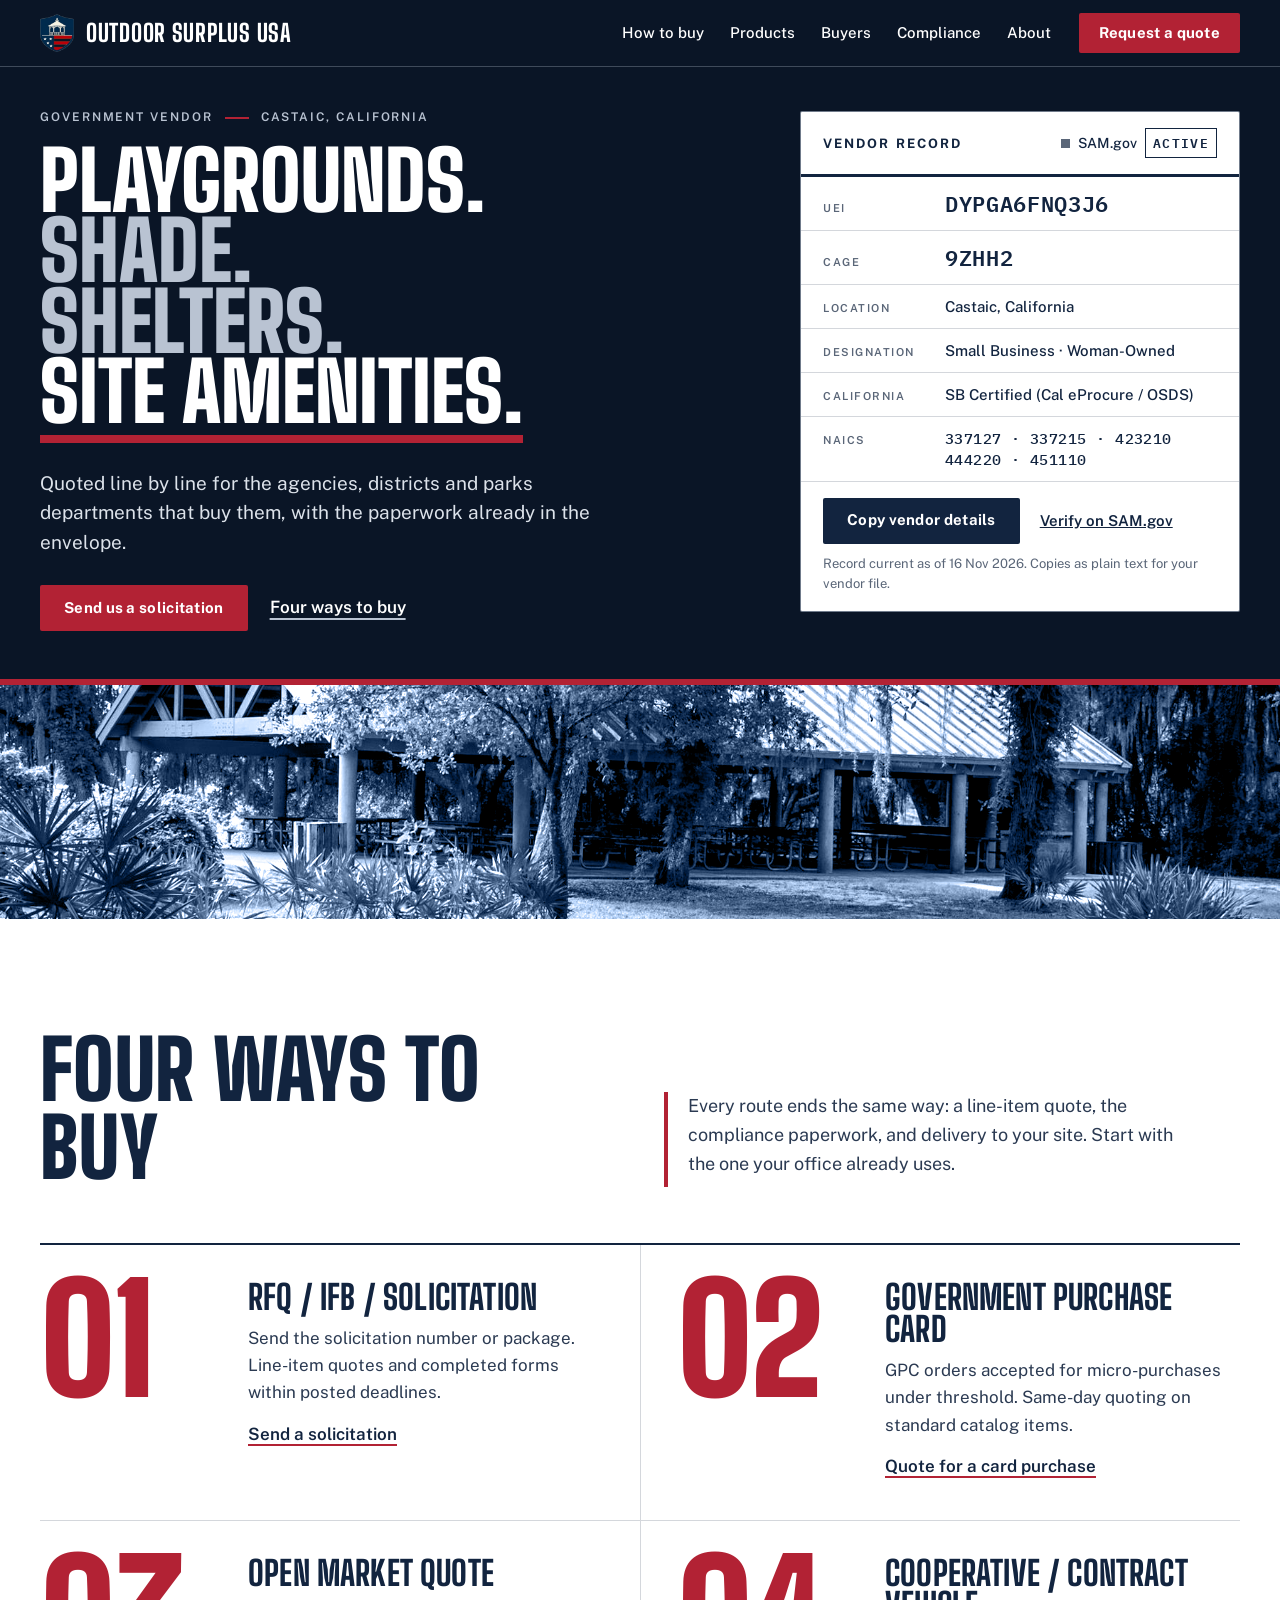
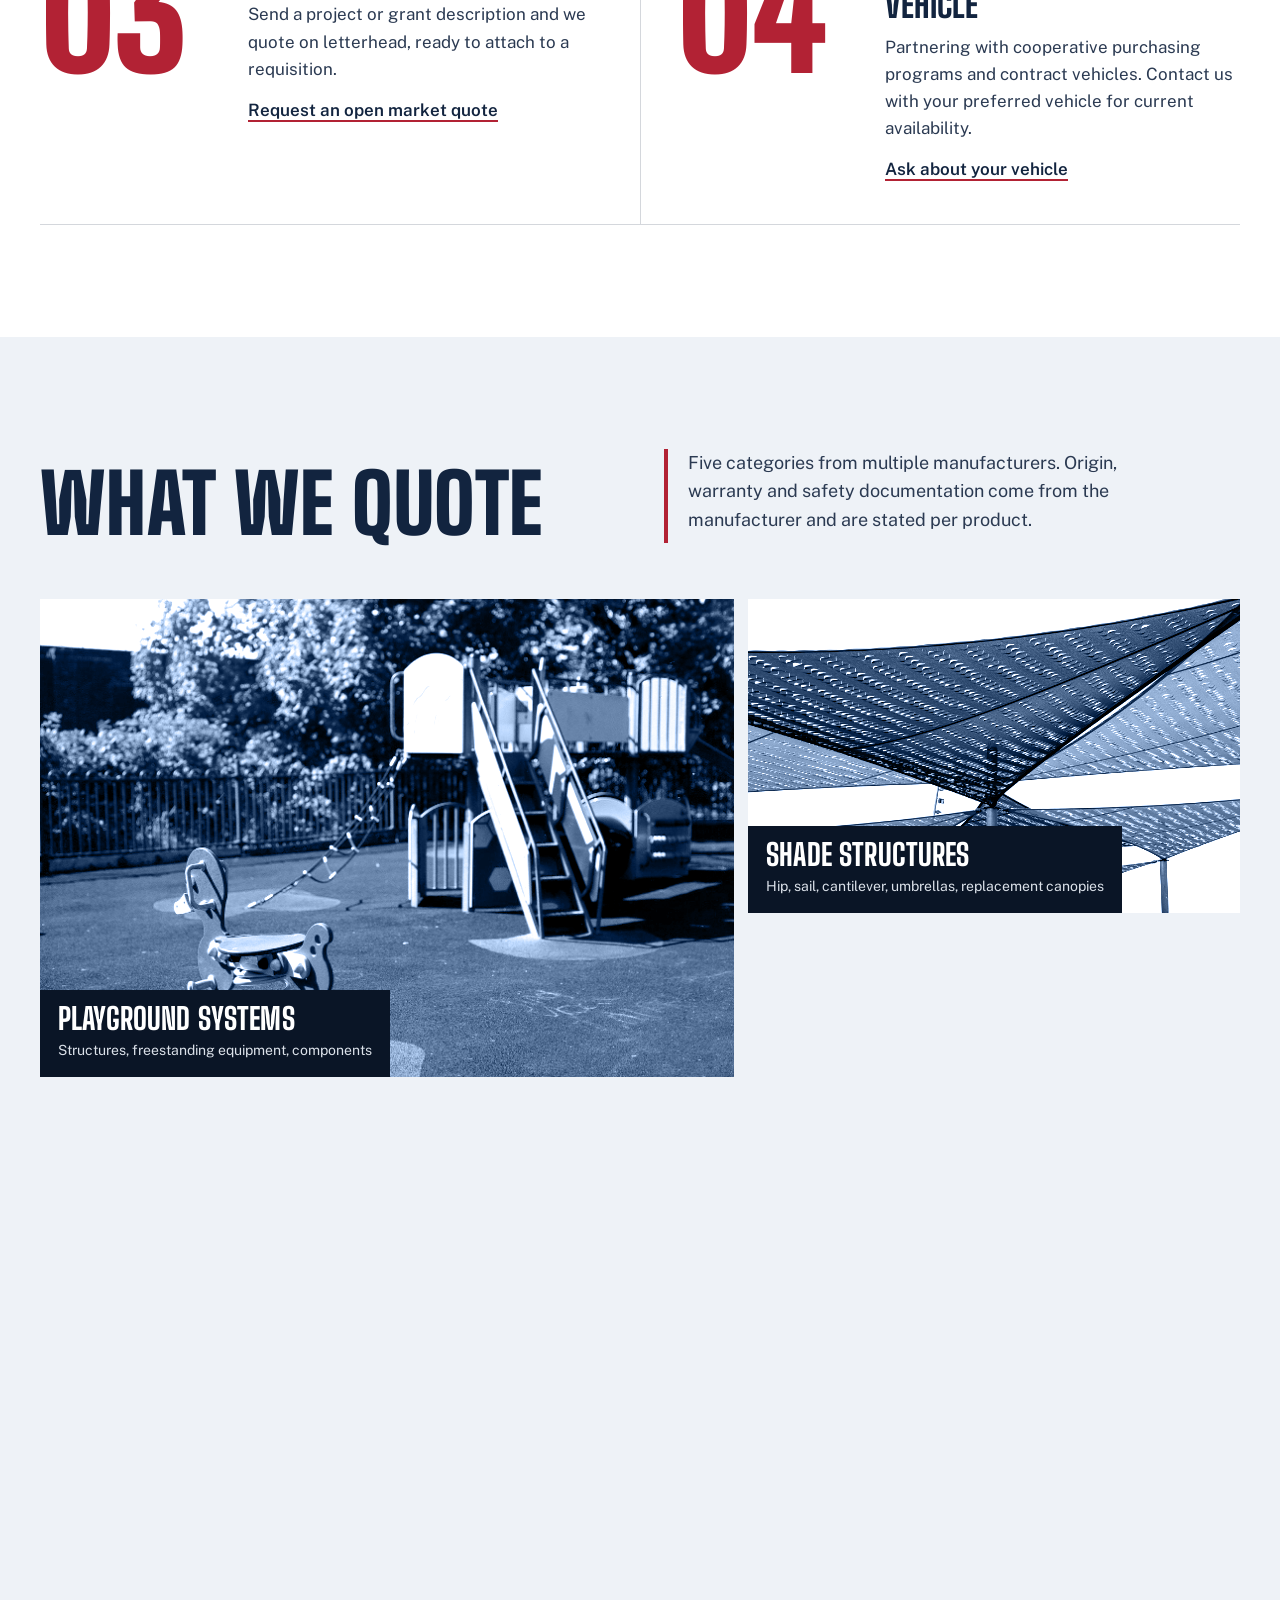
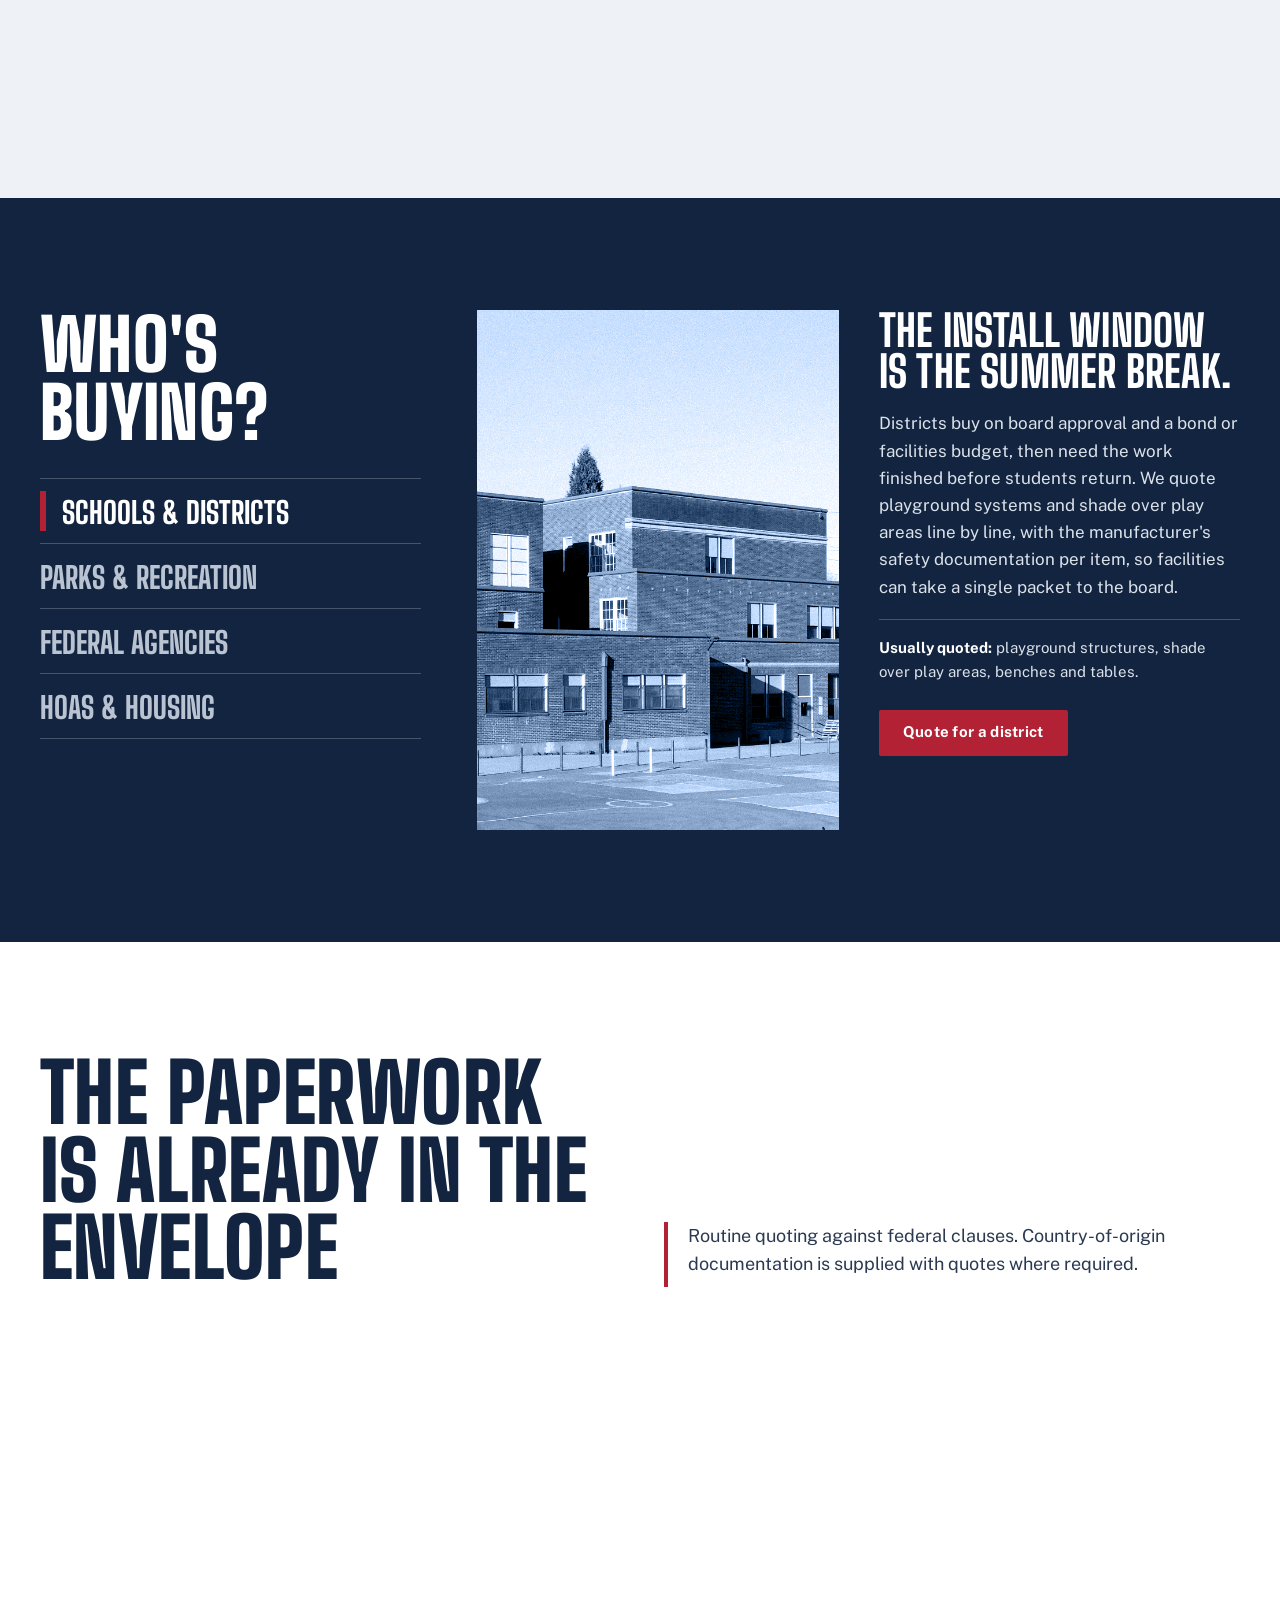
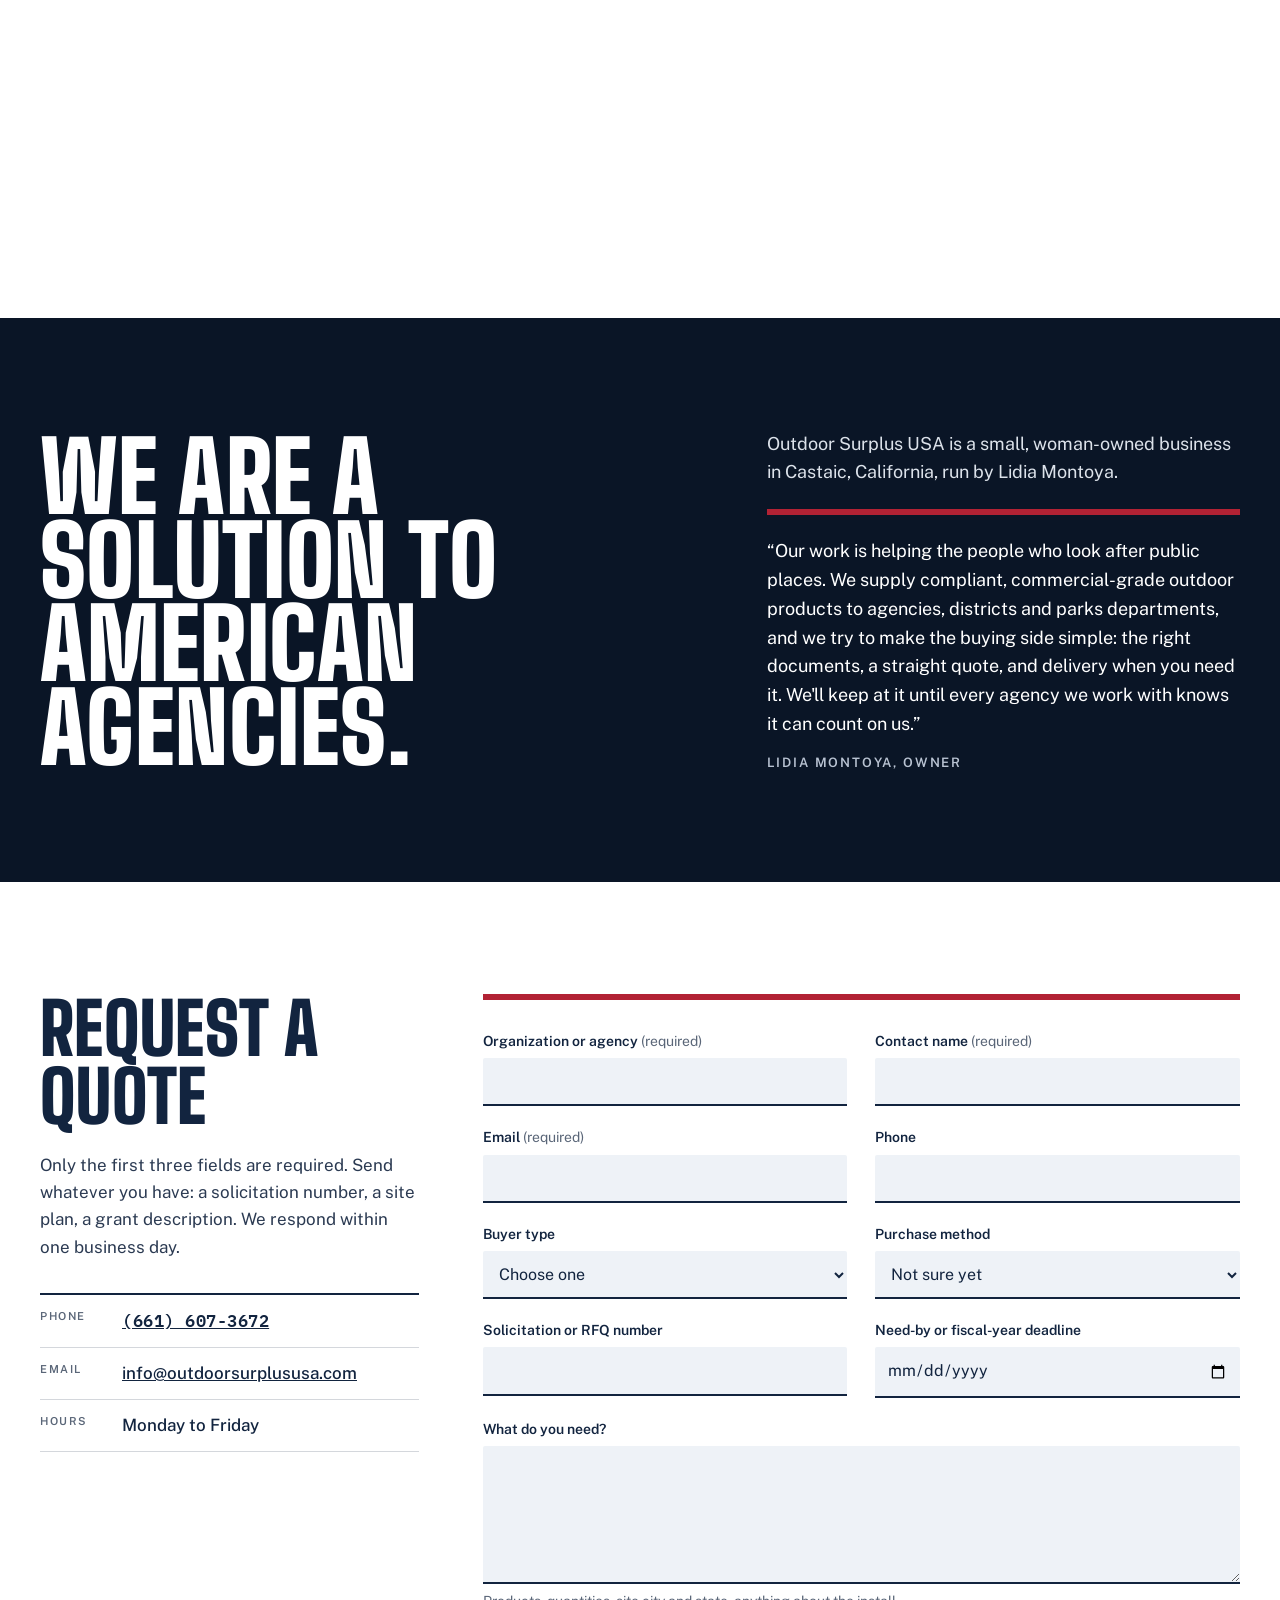
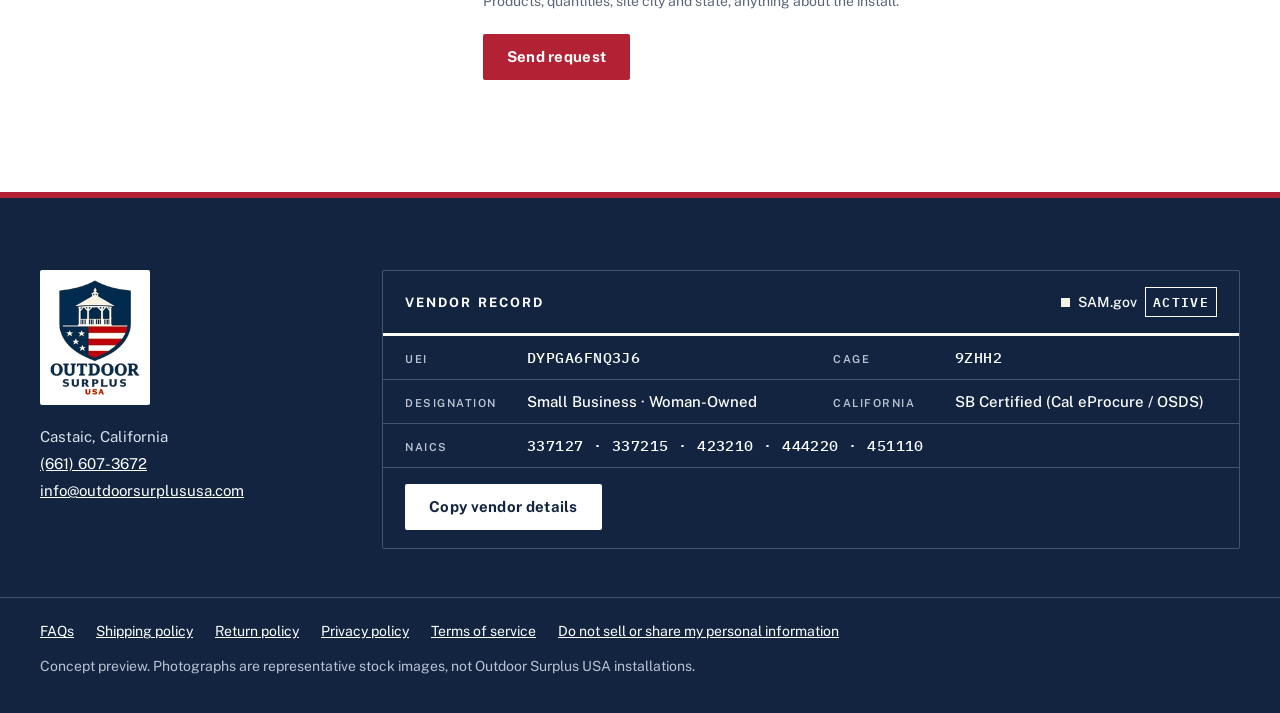
==== index.html @ 4a20e088 "Outdoor Surplus USA concept: Variation B, Docket Co-Authored-By: Claude Opus 5.5 <noreply@anthropic." ====
<!doctype html>
<html lang="en">
<head>
<meta charset="utf-8">
<meta name="viewport" content="width=device-width, initial-scale=1">
<title>Outdoor Surplus USA | Government Vendor for Playground, Shade &amp; Site Amenities</title>
<meta name="description" content="We are a solution to American Agencies. Playground systems, shade structures, shelters and site amenities for public buyers. SAM.gov active, UEI DYPGA6FNQ3J6, CAGE 9ZHH2.">
<meta name="robots" content="noindex, nofollow">
<meta property="og:title" content="Outdoor Surplus USA">
<meta property="og:description" content="We are a solution to American Agencies. Quoted line by line for the agencies that buy outdoor infrastructure.">
<meta property="og:type" content="website">
<meta property="og:image" content="assets/pavilion.jpg">
<meta name="theme-color" content="#0A1526">
<link rel="icon" href="assets/logo-shield.png">
<link rel="preconnect" href="https://fonts.googleapis.com">
<link rel="preconnect" href="https://fonts.gstatic.com" crossorigin>
<link href="https://fonts.googleapis.com/css2?family=Big+Shoulders+Display:wght@700;800;900&family=IBM+Plex+Mono:wght@500;600&family=Public+Sans:wght@400;500;600;700&display=swap" rel="stylesheet">
<link rel="stylesheet" href="styles.css">
</head>
<body>
<a class="skip" href="#main">Skip to main content</a>

<header class="site-header">
  <div class="wrap header-row">
    <a class="brand" href="#top" aria-label="Outdoor Surplus USA, home">
      <img src="assets/logo-shield.png" alt="" width="34" height="34">
      <span class="brand-name">Outdoor Surplus USA</span>
    </a>
    <button class="nav-toggle" type="button" data-nav-toggle aria-expanded="false" aria-controls="site-nav">Menu</button>
    <nav id="site-nav" class="site-nav" aria-label="Primary">
      <ul>
        <li><a href="#buy">How to buy</a></li>
        <li><a href="#products">Products</a></li>
        <li><a href="#buyers">Buyers</a></li>
        <li><a href="#compliance">Compliance</a></li>
        <li><a href="#about">About</a></li>
      </ul>
      <a class="btn btn-red" href="#quote">Request a quote</a>
    </nav>
  </div>
</header>

<main id="main">
  <section class="hero" id="top" aria-labelledby="hero-title">
    <div class="wrap hero-grid">
      <div class="hero-copy">
        <p class="kicker"><span>Government vendor</span><span>Castaic, California</span></p>
        <h1 id="hero-title">
          <span class="h1-line">Playgrounds.</span>
          <span class="h1-line">Shade.</span>
          <span class="h1-line">Shelters.</span>
          <span class="h1-line h1-last">Site amenities.</span>
        </h1>
        <p class="lede">Quoted line by line for the agencies, districts and parks departments that buy them, with the paperwork already in the envelope.</p>
        <div class="hero-actions">
          <a class="btn btn-red" href="#quote" data-quote-method="solicitation">Send us a solicitation</a>
          <a class="text-link" href="#buy">Four ways to buy</a>
        </div>
      </div>

      <article class="vendor-card" id="vendor" aria-labelledby="vendor-title">
        <header class="vc-head">
          <h2 id="vendor-title">Vendor record</h2>
          <p class="vc-status"><span class="dot" aria-hidden="true"></span><span>SAM.gov</span> <strong>ACTIVE</strong></p>
        </header>
        <dl class="vc-list">
          <div><dt>UEI</dt><dd class="code code-lg">DYPGA6FNQ3J6</dd></div>
          <div><dt>CAGE</dt><dd class="code code-lg">9ZHH2</dd></div>
          <div><dt>Location</dt><dd>Castaic, California</dd></div>
          <div><dt>Designation</dt><dd>Small Business &middot; <span class="nw">Woman-Owned</span></dd></div>
          <div><dt>California</dt><dd>SB Certified (Cal eProcure / OSDS)</dd></div>
          <div><dt>NAICS</dt><dd class="code">337127 &middot; 337215 &middot; 423210<br>444220 &middot; 451110</dd></div>
        </dl>
        <div class="vc-actions">
          <button class="btn btn-navy" type="button" data-copy-vendor aria-describedby="copy-status-1"><span data-copy-label>Copy vendor details</span></button>
          <a href="https://sam.gov/" rel="noopener">Verify on SAM.gov</a>
        </div>
        <p class="vc-foot"><span id="copy-status-1" class="vc-live" aria-live="polite"></span>Record current as of 16 Nov 2026. Copies as plain text for your vendor file.</p>
      </article>
    </div>
    <figure class="hero-band">
      <span class="duo"><img src="assets/pavilion.jpg" alt="Large open-sided park pavilion with a metal roof and rows of picnic tables beneath mature oak trees" width="1800" height="930"></span>
    </figure>
  </section>

  <!-- FOUR PATHS -->
  <section class="paths" id="buy" aria-labelledby="buy-title">
    <div class="wrap">
      <div class="head-split" data-reveal>
        <h2 id="buy-title">Four ways to buy</h2>
        <p>Every route ends the same way: a line-item quote, the compliance paperwork, and delivery to your site. Start with the one your office already uses.</p>
      </div>
      <ol class="paths-grid">
        <li data-reveal>
          <span class="big-n" aria-hidden="true">01</span>
          <div>
            <h3>RFQ / IFB / Solicitation</h3>
            <p>Send the solicitation number or package. Line-item quotes and completed forms within posted deadlines.</p>
            <a href="#quote" data-quote-method="solicitation">Send a solicitation</a>
          </div>
        </li>
        <li data-reveal>
          <span class="big-n" aria-hidden="true">02</span>
          <div>
            <h3>Government Purchase Card</h3>
            <p>GPC orders accepted for micro-purchases under threshold. Same-day quoting on standard catalog items.</p>
            <a href="#quote" data-quote-method="gpc">Quote for a card purchase</a>
          </div>
        </li>
        <li data-reveal>
          <span class="big-n" aria-hidden="true">03</span>
          <div>
            <h3>Open Market Quote</h3>
            <p>Send a project or grant description and we quote on letterhead, ready to attach to a requisition.</p>
            <a href="#quote" data-quote-method="open-market">Request an open market quote</a>
          </div>
        </li>
        <li data-reveal>
          <span class="big-n" aria-hidden="true">04</span>
          <div>
            <h3>Cooperative / Contract Vehicle</h3>
            <p>Partnering with cooperative purchasing programs and contract vehicles. Contact us with your preferred vehicle for current availability.</p>
            <a href="#quote" data-quote-method="cooperative">Ask about your vehicle</a>
          </div>
        </li>
      </ol>
    </div>
  </section>

  <!-- PRODUCTS -->
  <section class="products" id="products" aria-labelledby="products-title">
    <div class="wrap">
      <div class="head-split" data-reveal>
        <h2 id="products-title">What we quote</h2>
        <p>Five categories from multiple manufacturers. Origin, warranty and safety documentation come from the manufacturer and are stated per product.</p>
      </div>
      <ul class="mosaic">
        <li class="tile t-play" data-reveal>
          <span class="duo"><img src="assets/playground.jpg" alt="Empty playground with a spring rider and a play structure with stairs and slide" width="1400" height="1025" loading="lazy"></span>
          <div class="tile-cap"><h3>Playground systems</h3><p>Structures, freestanding equipment, components</p></div>
        </li>
        <li class="tile t-shade" data-reveal>
          <span class="duo"><img src="assets/shade-sails.jpg" alt="Tensioned shade sails on steel columns seen from below" width="1800" height="1200" loading="lazy"></span>
          <div class="tile-cap"><h3>Shade structures</h3><p>Hip, sail, cantilever, umbrellas, replacement canopies</p></div>
        </li>
        <li class="tile t-shelter" data-reveal>
          <span class="duo"><img src="assets/park-lakeside.jpg" alt="Two picnic shelters with tables and grills on a lakeside park lawn" width="1400" height="745" loading="lazy"></span>
          <div class="tile-cap"><h3>Shelters</h3><p>Park and picnic shelters, stamped for wind and snow load</p></div>
        </li>
        <li class="tile t-amen" data-reveal>
          <span class="duo"><img src="assets/bike-rack.jpg" alt="Row of black steel wave bike racks casting shadows on gravel" width="1200" height="1800" loading="lazy"></span>
          <div class="tile-cap"><h3>Site amenities</h3><p>Benches, tables, receptacles, grills, bike shelters, dog park, fitness</p></div>
        </li>
        <li class="tile t-green" data-reveal>
          <div class="tile-type">
            <h3>Greenhouses</h3>
            <p>Commercial greenhouses for school gardens, parks programs and grounds departments. Ask for current manufacturers and sizes.</p>
          </div>
        </li>
      </ul>
      <div class="product-foot" data-reveal>
        <p><strong>ADA-accessible options</strong> are a filter, not a slogan. We flag them per product as the manufacturer documents them; the accessibility of a finished site also depends on surfacing, routes and layout.</p>
        <a class="btn btn-outline" href="https://www.outdoorsurplususa.com/collections/all">Browse the full catalog</a>
      </div>
    </div>
  </section>

  <!-- BUYERS -->
  <section class="buyers" id="buyers" aria-labelledby="buyers-title">
    <div class="wrap buyers-grid">
      <div class="buyers-nav">
        <h2 id="buyers-title">Who's buying?</h2>
        <div role="tablist" aria-label="Buyer type" aria-orientation="vertical" class="vtabs">
          <button role="tab" id="t-schools" aria-controls="p-schools" aria-selected="true" tabindex="0">Schools &amp; districts</button>
          <button role="tab" id="t-parks" aria-controls="p-parks" aria-selected="false" tabindex="-1">Parks &amp; recreation</button>
          <button role="tab" id="t-federal" aria-controls="p-federal" aria-selected="false" tabindex="-1">Federal agencies</button>
          <button role="tab" id="t-hoa" aria-controls="p-hoa" aria-selected="false" tabindex="-1">HOAs &amp; housing</button>
        </div>
      </div>
      <div class="buyers-panels">
        <div role="tabpanel" id="p-schools" aria-labelledby="t-schools" tabindex="0" class="bpanel">
          <span class="duo"><img src="assets/school.jpg" alt="Brick school building above an empty blacktop with painted play markings" width="1350" height="1800" loading="lazy"></span>
          <div>
            <h3>The install window is the summer break.</h3>
            <p>Districts buy on board approval and a bond or facilities budget, then need the work finished before students return. We quote playground systems and shade over play areas line by line, with the manufacturer's safety documentation per item, so facilities can take a single packet to the board.</p>
            <p class="focus"><strong>Usually quoted:</strong> playground structures, shade over play areas, benches and tables.</p>
            <a class="btn btn-red" href="#quote" data-quote-buyer="school">Quote for a district</a>
          </div>
        </div>
        <div role="tabpanel" id="p-parks" aria-labelledby="t-parks" tabindex="0" class="bpanel" hidden>
          <span class="duo"><img src="assets/park-lakeside.jpg" alt="Picnic shelters on a lakeside park lawn" width="1400" height="745" loading="lazy"></span>
          <div>
            <h3>Grant-funded? Lines you can set against the award.</h3>
            <p>Parks projects often run on a grant with its own line items and closeout date. We split the quote to match, and include origin statements where the grant asks for them. Small replacements, a canopy or a grill, can usually go on a purchase card.</p>
            <p class="focus"><strong>Usually quoted:</strong> picnic shelters, park grills, shade sails, greenhouses.</p>
            <a class="btn btn-red" href="#quote" data-quote-buyer="parks">Quote for a parks project</a>
          </div>
        </div>
        <div role="tabpanel" id="p-federal" aria-labelledby="t-federal" tabindex="0" class="bpanel" hidden>
          <span class="duo"><img src="assets/federal.jpg" alt="Corner of a white neoclassical civic building against a deep blue sky" width="1200" height="1800" loading="lazy"></span>
          <div>
            <h3>FAR and DFARS clauses, origin per line item.</h3>
            <p>For installations, federal campuses and visitor areas. We answer solicitations within posted deadlines, quote against the clauses in the package and supply country-of-origin documentation per line. IUID marking is available when the contract requires it.</p>
            <p class="focus"><strong>Usually quoted:</strong> site furnishings, shelters, shade structures.</p>
            <a class="btn btn-red" href="#quote" data-quote-buyer="federal" data-quote-method="solicitation">Send a federal solicitation</a>
          </div>
        </div>
        <div role="tabpanel" id="p-hoa" aria-labelledby="t-hoa" tabindex="0" class="bpanel" hidden>
          <span class="duo"><img src="assets/bike-rack.jpg" alt="Black steel bike racks along a gravel path" width="1200" height="1800" loading="lazy"></span>
          <div>
            <h3>Common areas built for daily use.</h3>
            <p>Housing authorities and associations usually buy on an open market quote: a clear price on letterhead the board can approve. We quote commercial-grade amenities, not consumer furniture that lasts one season.</p>
            <p class="focus"><strong>Usually quoted:</strong> bike shelters, benches, trash receptacles, dog park equipment.</p>
            <a class="btn btn-red" href="#quote" data-quote-buyer="hoa" data-quote-method="open-market">Quote for a community</a>
          </div>
        </div>
      </div>
    </div>
  </section>

  <!-- COMPLIANCE -->
  <section class="compliance" id="compliance" aria-labelledby="compliance-title">
    <div class="wrap">
      <div class="head-split" data-reveal>
        <h2 id="compliance-title">The paperwork is already in the envelope</h2>
        <p>Routine quoting against federal clauses. Country-of-origin documentation is supplied with quotes where required.</p>
      </div>
      <div class="docket">
        <div class="docket-col" data-reveal>
          <h3>Clauses we quote against</h3>
          <table>
            <caption class="sr">Federal clause compliance</caption>
            <thead><tr><th scope="col">Clause</th><th scope="col">Position</th></tr></thead>
            <tbody>
              <tr><th scope="row">Buy American Act</th><td>Compliant product lines available across all categories</td></tr>
              <tr><th scope="row">TAA-designated origins</th><td>Verified per <span class="code">FAR Part 25 / DFARS 252.225-7001</span></td></tr>
              <tr><th scope="row"><span class="code">DFARS 252.204-7012</span></th><td>NIST SP 800-171 SPRS posture maintained</td></tr>
              <tr><th scope="row">IUID marking</th><td>Available per <span class="code">MIL-STD-130</span> when required</td></tr>
              <tr><th scope="row">Country of origin</th><td>Per product, manufacturer-attested</td></tr>
            </tbody>
          </table>
        </div>
        <div class="docket-col" data-reveal>
          <h3>Supplied with every quote</h3>
          <ol class="docs">
            <li><span class="code">D-01</span> W-9 on letterhead</li>
            <li><span class="code">D-02</span> SAM.gov registration confirmation</li>
            <li><span class="code">D-03</span> Buy American Act certifications, per product</li>
            <li><span class="code">D-04</span> Country-of-origin statements</li>
            <li><span class="code">D-05</span> Insurance certificates: GL, workers' comp</li>
            <li><span class="code">D-06</span> Resale certificates: CA, UT, others on request</li>
            <li><span class="code">D-07</span> Engineering stamps: wind and snow load</li>
            <li><span class="code">D-08</span> Manufacturer cut sheets and warranties</li>
          </ol>
        </div>
      </div>
    </div>
  </section>

  <!-- ABOUT -->
  <section class="about" id="about" aria-labelledby="about-title">
    <div class="wrap about-grid">
      <h2 id="about-title" class="about-big" data-reveal>We are a solution to American Agencies.</h2>
      <div class="about-copy" data-reveal>
        <p>Outdoor Surplus USA is a small, woman-owned business in Castaic, California, run by Lidia Montoya.</p>
        <blockquote>
          <p>&ldquo;Our work is helping the people who look after public places. We supply compliant, commercial-grade outdoor products to agencies, districts and parks departments, and we try to make the buying side simple: the right documents, a straight quote, and delivery when you need it. We'll keep at it until every agency we work with knows it can count on us.&rdquo;</p>
          <footer>Lidia Montoya, Owner</footer>
        </blockquote>
      </div>
    </div>
  </section>

  <!-- Testimonial slot: intentionally empty. Existing testimonials are on hold until
       provenance is confirmed (16 CFR 465). Do not populate without written sign-off. -->

  <!-- QUOTE -->
  <section class="quote" id="quote" aria-labelledby="quote-title">
    <div class="wrap quote-grid">
      <div class="quote-intro">
        <h2 id="quote-title">Request a quote</h2>
        <p>Only the first three fields are required. Send whatever you have: a solicitation number, a site plan, a grant description. We respond within one business day.</p>
        <dl class="contact">
          <div><dt>Phone</dt><dd><a href="tel:+16616073672" class="code">(661) 607-3672</a></dd></div>
          <div><dt>Email</dt><dd><a href="mailto:info@outdoorsurplususa.com">info@outdoorsurplususa.com</a></dd></div>
          <div><dt>Hours</dt><dd>Monday to Friday</dd></div>
        </dl>
      </div>
      <form class="form" id="quote-form" novalidate>
        <div class="field">
          <label for="f-org">Organization or agency <span class="req">(required)</span></label>
          <input id="f-org" name="org" type="text" autocomplete="organization" required aria-describedby="f-org-error">
          <p class="error" id="f-org-error" hidden></p>
        </div>
        <div class="field">
          <label for="f-name">Contact name <span class="req">(required)</span></label>
          <input id="f-name" name="name" type="text" autocomplete="name" required aria-describedby="f-name-error">
          <p class="error" id="f-name-error" hidden></p>
        </div>
        <div class="field">
          <label for="f-email">Email <span class="req">(required)</span></label>
          <input id="f-email" name="email" type="email" autocomplete="email" required aria-describedby="f-email-error">
          <p class="error" id="f-email-error" hidden></p>
        </div>
        <div class="field">
          <label for="f-phone">Phone</label>
          <input id="f-phone" name="phone" type="tel" autocomplete="tel">
        </div>
        <div class="field">
          <label for="f-buyer">Buyer type</label>
          <select id="f-buyer" name="buyer">
            <option value="">Choose one</option>
            <option value="federal">Federal</option>
            <option value="state">State</option>
            <option value="municipal">County / Municipal</option>
            <option value="school">School district</option>
            <option value="parks">Parks &amp; recreation</option>
            <option value="hoa">HOA / Housing</option>
            <option value="other">Other</option>
          </select>
        </div>
        <div class="field">
          <label for="f-method">Purchase method</label>
          <select id="f-method" name="method">
            <option value="">Not sure yet</option>
            <option value="solicitation">Solicitation response (RFQ / IFB)</option>
            <option value="gpc">Government Purchase Card</option>
            <option value="open-market">Open market quote</option>
            <option value="cooperative">Cooperative / contract vehicle</option>
          </select>
        </div>
        <div class="field">
          <label for="f-sol">Solicitation or RFQ number</label>
          <input id="f-sol" name="solicitation" type="text" class="code-input">
        </div>
        <div class="field">
          <label for="f-date">Need-by or fiscal-year deadline</label>
          <input id="f-date" name="needby" type="date">
        </div>
        <div class="field field-wide">
          <label for="f-msg">What do you need?</label>
          <textarea id="f-msg" name="message" rows="5" aria-describedby="f-msg-hint"></textarea>
          <p class="hint" id="f-msg-hint">Products, quantities, site city and state, anything about the install.</p>
        </div>
        <div class="field-wide form-actions">
          <button class="btn btn-red" type="submit">Send request</button>
          <p id="form-status" class="form-status" role="status" aria-live="polite"></p>
        </div>
      </form>
    </div>
  </section>
</main>

<footer class="site-footer">
  <div class="wrap foot-grid">
    <div class="foot-brand">
      <img src="assets/logo.png" alt="Outdoor Surplus USA" width="120" height="120">
      <p>Castaic, California<br><a href="tel:+16616073672">(661) 607-3672</a><br><a href="mailto:info@outdoorsurplususa.com">info@outdoorsurplususa.com</a></p>
    </div>
    <article class="vendor-card vendor-card--foot" aria-label="Vendor record">
      <header class="vc-head">
        <p class="vc-h">Vendor record</p>
        <p class="vc-status"><span class="dot" aria-hidden="true"></span><span>SAM.gov</span> <strong>ACTIVE</strong></p>
      </header>
      <dl class="vc-list vc-list--row">
        <div><dt>UEI</dt><dd class="code">DYPGA6FNQ3J6</dd></div>
        <div><dt>CAGE</dt><dd class="code">9ZHH2</dd></div>
        <div><dt>Designation</dt><dd>Small Business &middot; <span class="nw">Woman-Owned</span></dd></div>
        <div><dt>California</dt><dd>SB Certified (Cal eProcure / OSDS)</dd></div>
        <div><dt>NAICS</dt><dd class="code">337127 &middot; 337215 &middot; 423210 &middot; 444220 &middot; 451110</dd></div>
      </dl>
      <div class="vc-actions">
        <button class="btn btn-white" type="button" data-copy-vendor aria-describedby="copy-status-2"><span data-copy-label>Copy vendor details</span></button>
        <span id="copy-status-2" class="vc-live" aria-live="polite"></span>
      </div>
    </article>
  </div>
  <div class="wrap foot-links">
    <ul>
      <li><a href="https://www.outdoorsurplususa.com/pages/faqs">FAQs</a></li>
      <li><a href="https://www.outdoorsurplususa.com/policies/shipping-policy">Shipping policy</a></li>
      <li><a href="https://www.outdoorsurplususa.com/policies/refund-policy">Return policy</a></li>
      <li><a href="https://www.outdoorsurplususa.com/policies/privacy-policy">Privacy policy</a></li>
      <li><a href="https://www.outdoorsurplususa.com/policies/terms-of-service">Terms of service</a></li>
      <li><a href="https://www.outdoorsurplususa.com/pages/data-sharing-opt-out">Do not sell or share my personal information</a></li>
    </ul>
    <p>Concept preview. Photographs are representative stock images, not Outdoor Surplus USA installations.</p>
  </div>
</footer>
<script src="script.js" defer></script>
</body>
</html>
---- styles.css ----
/* Outdoor Surplus USA, Variation B: "Docket"
   Big Shoulders Display (civic signage, condensed) for display,
   Public Sans (USWDS) for reading and UI, IBM Plex Mono for codes.
   Navy dominates; photographs share one navy duotone so the set grades together. */

:root {
  --navy: #12243F;
  --navy-deep: #0A1526;
  --navy-mid: #1E3A5F;
  --red: #B22234;
  --red-dark: #8F1B2A;
  --steel: #5A6678;
  --mist: #B9C3D2;
  --ice: #EEF2F7;
  --white: #FFFFFF;
  --cream: #F5F1E6;
  --hair: rgba(18, 36, 63, .18);
  --hair-strong: rgba(18, 36, 63, .6);
  --hair-light: rgba(185, 195, 210, .3);

  --display: "Big Shoulders Display", "Arial Narrow", Arial, sans-serif;
  --sans: "Public Sans", "Segoe UI", system-ui, -apple-system, Arial, sans-serif;
  --mono: "IBM Plex Mono", ui-monospace, Consolas, Menlo, monospace;

  --r: 2px;
  --wrap: 1280px;
  --gut: 20px;
}
@media (min-width: 700px) { :root { --gut: 40px; } }

*, *::before, *::after { box-sizing: border-box; }
html { scroll-behavior: smooth; -webkit-text-size-adjust: 100%; }
@media (prefers-reduced-motion: reduce) { html { scroll-behavior: auto; } }
body { margin: 0; background: var(--white); color: var(--navy); font: 400 17px/1.6 var(--sans); overflow-x: hidden; }
img { display: block; max-width: 100%; height: auto; }
a { color: inherit; }
h1, h2, h3 { margin: 0; font-family: var(--display); font-weight: 800; line-height: .95; text-transform: uppercase; letter-spacing: .005em; }
p { margin: 0; }
ul, ol { margin: 0; padding: 0; list-style: none; }
.wrap { max-width: var(--wrap); margin: 0 auto; padding: 0 var(--gut); }
.code { font-family: var(--mono); font-weight: 600; letter-spacing: .03em; }
.nw { white-space: nowrap; }
.sr { position: absolute; width: 1px; height: 1px; overflow: hidden; clip: rect(0 0 0 0); white-space: nowrap; }

:focus-visible { outline: 3px solid var(--red); outline-offset: 3px; }
.site-header :focus-visible, .hero :focus-visible, .buyers :focus-visible, .about :focus-visible, .site-footer :focus-visible { outline-color: var(--white); }

.skip { position: absolute; left: 12px; top: -60px; z-index: 100; background: var(--white); color: var(--navy); padding: 10px 16px; border-radius: var(--r); }
.skip:focus { top: 12px; }

/* ---------- Duotone ---------- */
.duo { display: block; background: var(--navy-mid); overflow: hidden; }
.duo img { width: 100%; height: 100%; object-fit: cover; filter: grayscale(1) contrast(1.12) brightness(1.08); mix-blend-mode: luminosity; }

/* ---------- Buttons ---------- */
.btn {
  display: inline-flex; align-items: center; justify-content: center;
  min-height: 46px; padding: 12px 22px; font: 700 15px/1.1 var(--sans); letter-spacing: .02em;
  text-decoration: none; border: 2px solid transparent; border-radius: var(--r); cursor: pointer;
  transition: background-color .15s, color .15s, border-color .15s;
}
.btn-red { background: var(--red); color: var(--white); }
.btn-red:hover { background: var(--red-dark); }
.btn-navy { background: var(--navy); color: var(--white); }
.btn-navy:hover { background: var(--navy-mid); }
.btn-white { background: var(--white); color: var(--navy); }
.btn-white:hover { background: var(--mist); }
.btn-outline { background: transparent; color: var(--navy); border-color: var(--navy); }
.btn-outline:hover { background: var(--navy); color: var(--white); }
.text-link { font-weight: 600; color: var(--white); text-decoration: underline; text-decoration-thickness: 2px; text-underline-offset: 5px; text-decoration-color: var(--mist); }
.text-link:hover { text-decoration-color: var(--white); }

/* ---------- Header ---------- */
.site-header { position: sticky; top: 0; z-index: 50; background: var(--navy-deep); color: var(--white); border-bottom: 1px solid var(--hair-light); }
.header-row { display: flex; align-items: center; gap: 24px; min-height: 66px; }
.brand { display: flex; align-items: center; gap: 12px; text-decoration: none; margin-right: auto; }
.brand-name { font: 800 24px/1 var(--display); text-transform: uppercase; letter-spacing: .03em; }
.site-nav { display: flex; align-items: center; gap: 28px; }
.site-nav ul { display: flex; gap: 26px; }
.site-nav ul a { font: 500 15px var(--sans); text-decoration: none; padding: 22px 0; border-bottom: 3px solid transparent; }
.site-nav ul a:hover { border-bottom-color: var(--white); }
.site-nav .btn { min-height: 40px; padding: 9px 18px; }
.nav-toggle { display: none; font: 600 15px var(--sans); background: none; color: var(--white); border: 2px solid var(--white); border-radius: var(--r); padding: 8px 14px; cursor: pointer; }
@media (max-width: 960px) {
  .nav-toggle { display: inline-block; }
  .site-nav { display: none; position: absolute; left: 0; right: 0; top: 100%; flex-direction: column; align-items: stretch; gap: 0; background: var(--navy-deep); padding: 4px var(--gut) 22px; border-bottom: 3px solid var(--red); }
  .site-nav.is-open { display: flex; }
  .site-nav ul { flex-direction: column; gap: 0; }
  .site-nav ul a { display: block; padding: 14px 0; border-bottom: 1px solid var(--hair-light); }
  .site-nav .btn { margin-top: 18px; }
}

/* ---------- Hero ---------- */
.hero { background: var(--navy-deep); color: var(--white); }
.hero-grid { display: grid; grid-template-columns: 1fr 440px; gap: 56px; padding-top: 44px; padding-bottom: 48px; align-items: start; }
.kicker { display: flex; gap: 0; font: 600 12px/1 var(--sans); letter-spacing: .16em; text-transform: uppercase; color: var(--mist); margin-bottom: 22px; }
.kicker span + span::before { content: ""; display: inline-block; width: 24px; height: 2px; background: var(--red); vertical-align: middle; margin: 0 12px; }
.hero h1 { font-size: clamp(54px, 6.4vw, 98px); font-weight: 900; line-height: .86; letter-spacing: 0; }
.h1-line { display: block; }
.h1-line:nth-child(2), .h1-line:nth-child(3) { color: var(--mist); }
.h1-last { position: relative; display: inline-block; padding-bottom: 10px; white-space: nowrap; }
.h1-last::after { content: ""; position: absolute; left: 0; right: 0; bottom: -6px; height: 8px; background: var(--red); }
.lede { margin-top: 32px; max-width: 560px; font-size: 19px; line-height: 1.55; color: #DCE2EA; }
.hero-actions { display: flex; flex-wrap: wrap; align-items: center; gap: 22px; margin-top: 28px; }

.hero-band { margin: 0; height: 240px; position: relative; }
.hero-band .duo { height: 100%; }
.hero-band::before { content: ""; position: absolute; left: 0; right: 0; top: 0; height: 6px; background: var(--red); z-index: 1; }

@media (max-width: 1040px) {
  .hero-grid { grid-template-columns: 1fr; gap: 40px; }
}
@media (max-width: 600px) {
  .hero h1 { font-size: 58px; }
  .lede { font-size: 17px; }
  .hero-band { height: 160px; }
}

/* ---------- Vendor card ---------- */
.vendor-card { background: var(--white); color: var(--navy); border: 1px solid var(--hair-strong); border-radius: var(--r); }
.vc-head { display: flex; align-items: center; justify-content: space-between; gap: 12px; padding: 16px 22px; border-bottom: 3px solid var(--navy); }
.vc-head h2, .vc-h { font: 700 13px/1 var(--sans); letter-spacing: .16em; text-transform: uppercase; }
.vc-status { display: flex; align-items: center; gap: 8px; font: 500 14px var(--sans); }
.vc-status strong { font: 600 13px var(--mono); letter-spacing: .1em; padding: 3px 7px; border: 1px solid var(--navy); }
.dot { width: 9px; height: 9px; background: var(--steel); display: inline-block; }
.vc-list { margin: 0; }
.vc-list > div { display: grid; grid-template-columns: 110px 1fr; gap: 12px; padding: 11px 22px; border-bottom: 1px solid var(--hair); align-items: baseline; }
.vc-list dt { font: 600 11px/1.2 var(--sans); letter-spacing: .14em; text-transform: uppercase; color: var(--steel); }
.vc-list dd { margin: 0; font-size: 15px; font-weight: 500; line-height: 1.4; }
.vc-list dd.code-lg { font-size: 22px; font-weight: 600; }
.vc-actions { display: flex; align-items: center; flex-wrap: wrap; gap: 16px 20px; padding: 16px 22px 6px; }
.vc-actions a { font-weight: 600; font-size: 15px; }
.vc-foot { padding: 4px 22px 16px; font-size: 13px; color: var(--steel); }
.vc-live:not(:empty) { display: block; color: var(--navy); font-weight: 600; margin-bottom: 4px; }
@media (max-width: 480px) {
  .vc-list > div { grid-template-columns: 1fr; gap: 4px; }
  .vc-actions .btn { width: 100%; }
}

/* ---------- Section heads ---------- */
.head-split { display: grid; grid-template-columns: 1fr 1fr; gap: 48px; align-items: end; margin-bottom: 56px; }
.head-split h2 { font-size: clamp(48px, 6.4vw, 92px); font-weight: 900; }
.head-split p { font-size: 18px; color: #2B3A52; max-width: 520px; padding-bottom: 8px; border-left: 4px solid var(--red); padding-left: 20px; }
@media (max-width: 860px) { .head-split { grid-template-columns: 1fr; gap: 20px; margin-bottom: 40px; } }

/* ---------- Four paths ---------- */
.paths { padding: 112px 0; }
.paths-grid { display: grid; grid-template-columns: 1fr 1fr; border-top: 2px solid var(--navy); }
.paths-grid li { display: grid; grid-template-columns: auto 1fr; gap: 28px; padding: 36px 36px 40px 0; border-bottom: 1px solid var(--hair); }
.paths-grid li:nth-child(even) { padding-left: 36px; padding-right: 0; border-left: 1px solid var(--hair); }
.big-n { font: 900 150px/.78 var(--display); color: var(--red); letter-spacing: -.02em; }
.paths-grid h3 { font-size: 34px; font-weight: 800; }
.paths-grid p { margin-top: 12px; color: #2B3A52; max-width: 420px; }
.paths-grid a { display: inline-block; margin-top: 14px; font-weight: 600; text-decoration-color: var(--red); text-decoration-thickness: 2px; text-underline-offset: 4px; }
.paths-grid a:hover { color: var(--red); }
@media (max-width: 860px) {
  .paths { padding: 72px 0; }
  .paths-grid { grid-template-columns: 1fr; }
  .paths-grid li, .paths-grid li:nth-child(even) { padding: 28px 0; border-left: 0; gap: 18px; }
  .big-n { font-size: 96px; }
  .paths-grid h3 { font-size: 28px; }
}

/* ---------- Products mosaic ---------- */
.products { background: var(--ice); padding: 112px 0; }
.mosaic { display: grid; grid-template-columns: repeat(12, 1fr); grid-auto-rows: 150px; gap: 14px; }
.tile { position: relative; overflow: hidden; }
.tile .duo { position: absolute; inset: 0; }
.tile .duo img { transition: transform .6s ease; }
.tile:hover .duo img { transform: scale(1.04); }
.t-play { grid-column: 1 / 8; grid-row: span 3; }
.t-shade { grid-column: 8 / 13; grid-row: span 2; }
.t-amen { grid-column: 8 / 13; grid-row: span 3; }
.t-shelter { grid-column: 1 / 5; grid-row: span 2; }
.t-green { grid-column: 5 / 8; grid-row: span 2; background: var(--red); color: var(--white); }
.tile-cap { position: absolute; left: 0; bottom: 0; background: var(--navy-deep); color: var(--white); padding: 14px 18px 16px; max-width: 88%; }
.tile-cap h3 { font-size: 30px; }
.tile-cap p { margin-top: 6px; font-size: 14px; color: #DCE2EA; }
.tile-type { position: absolute; inset: 0; padding: 22px; display: flex; flex-direction: column; justify-content: flex-end; }
.tile-type h3 { font-size: 40px; }
.tile-type p { margin-top: 10px; font-size: 15px; }
.product-foot { display: flex; flex-wrap: wrap; gap: 24px 48px; align-items: center; justify-content: space-between; margin-top: 40px; }
.product-foot p { max-width: 720px; color: #2B3A52; font-size: 16px; }
@media (max-width: 860px) {
  .products { padding: 72px 0; }
  .mosaic { grid-template-columns: 1fr 1fr; grid-auto-rows: 170px; gap: 10px; }
  .t-play, .t-shade, .t-amen, .t-shelter, .t-green { grid-column: auto; grid-row: span 1; }
  .t-play { grid-column: 1 / -1; grid-row: span 2; }
  .tile-cap h3 { font-size: 24px; }
  .tile-cap p { display: none; }
  .t-green { grid-column: 1 / -1; }
  .tile-type { position: static; height: 100%; }
}

/* ---------- Buyers ---------- */
.buyers { background: var(--navy); color: var(--white); padding: 112px 0; }
.buyers-grid { display: grid; grid-template-columns: 4fr 8fr; gap: 56px; }
.buyers-nav h2 { font-size: clamp(48px, 5.6vw, 84px); font-weight: 900; margin-bottom: 32px; }
.vtabs { display: flex; flex-direction: column; border-top: 1px solid var(--hair-light); }
.vtabs [role="tab"] {
  text-align: left; background: none; color: var(--mist); border: 0; border-bottom: 1px solid var(--hair-light);
  font: 800 30px/1 var(--display); text-transform: uppercase; padding: 18px 0 16px 0; cursor: pointer; border-radius: 0;
  position: relative; transition: padding .2s, color .2s;
}
.vtabs [role="tab"]:hover { color: var(--white); }
.vtabs [role="tab"][aria-selected="true"] { color: var(--white); padding-left: 22px; }
.vtabs [role="tab"][aria-selected="true"]::before { content: ""; position: absolute; left: 0; top: 12px; bottom: 12px; width: 6px; background: var(--red); }
.bpanel { display: grid; grid-template-columns: 1fr 1fr; gap: 40px; }
.bpanel[hidden] { display: none; }
.bpanel .duo { height: 520px; }
.bpanel h3 { font-size: clamp(34px, 3.4vw, 48px); }
.bpanel p { margin-top: 18px; color: #DCE2EA; }
.bpanel .focus { padding-top: 16px; border-top: 1px solid var(--hair-light); font-size: 15px; }
.bpanel .focus strong { color: var(--white); }
.bpanel .btn { margin-top: 26px; }
@media (max-width: 960px) {
  .buyers { padding: 72px 0; }
  .buyers-grid { grid-template-columns: 1fr; gap: 32px; }
  .bpanel { grid-template-columns: 1fr; gap: 24px; }
  .bpanel .duo { height: 240px; }
  .vtabs [role="tab"] { font-size: 26px; }
}

/* ---------- Compliance ---------- */
.compliance { padding: 112px 0; }
.docket { display: grid; grid-template-columns: 7fr 5fr; gap: 56px; }
.docket h3 { font-size: 26px; padding-bottom: 14px; border-bottom: 3px solid var(--navy); }
.docket table { width: 100%; border-collapse: collapse; }
.docket thead th { font: 600 11px/1 var(--sans); letter-spacing: .14em; text-transform: uppercase; color: var(--steel); text-align: left; padding: 14px 0 10px; }
.docket tbody th, .docket tbody td { text-align: left; vertical-align: top; padding: 16px 16px 16px 0; border-bottom: 1px solid var(--hair); }
.docket tbody th { font-weight: 700; width: 42%; }
.docket .code { font-size: 14px; }
.docs li { display: grid; grid-template-columns: 56px 1fr; gap: 10px; padding: 13px 0; border-bottom: 1px solid var(--hair); font-size: 16px; }
.docs .code { color: var(--red); font-size: 14px; }
@media (max-width: 860px) {
  .compliance { padding: 72px 0; }
  .docket { grid-template-columns: 1fr; gap: 40px; }
  .docket tbody th { width: 45%; }
}

/* ---------- About ---------- */
.about { background: var(--navy-deep); color: var(--white); padding: 112px 0; }
.about-grid { display: grid; grid-template-columns: 7fr 5fr; gap: 64px; align-items: end; }
.about-big { font-size: clamp(56px, 7.6vw, 116px); font-weight: 900; line-height: .86; }
.about-copy > p { font-size: 18px; color: #DCE2EA; }
.about-copy blockquote { margin: 22px 0 0; padding: 22px 0 0; border-top: 6px solid var(--red); }
.about-copy blockquote p { font-size: 18px; line-height: 1.6; }
.about-copy footer { margin-top: 16px; font: 600 13px var(--sans); letter-spacing: .14em; text-transform: uppercase; color: var(--mist); }
@media (max-width: 860px) { .about { padding: 72px 0; } .about-grid { grid-template-columns: 1fr; gap: 32px; } .about-big { font-size: 56px; } }

/* ---------- Quote ---------- */
.quote { padding: 112px 0; }
.quote-grid { display: grid; grid-template-columns: 4fr 8fr; gap: 64px; }
.quote-intro h2 { font-size: clamp(48px, 5.6vw, 84px); font-weight: 900; }
.quote-intro > p { margin-top: 22px; color: #2B3A52; }
.contact { margin: 32px 0 0; border-top: 2px solid var(--navy); }
.contact div { display: grid; grid-template-columns: 70px 1fr; gap: 12px; padding: 12px 0; border-bottom: 1px solid var(--hair); }
.contact dt { font: 600 11px/1.8 var(--sans); letter-spacing: .14em; text-transform: uppercase; color: var(--steel); }
.contact dd { margin: 0; font-weight: 500; overflow-wrap: anywhere; }
.form { display: grid; grid-template-columns: 1fr 1fr; gap: 22px 28px; align-content: start; border-top: 6px solid var(--red); padding-top: 32px; }
.field { display: flex; flex-direction: column; }
.field-wide { grid-column: 1 / -1; }
.field label { font: 600 14px/1.3 var(--sans); margin-bottom: 8px; }
.req { font-weight: 400; color: var(--steel); }
.field input, .field select, .field textarea {
  font: 400 16px/1.4 var(--sans); color: var(--navy); background: var(--ice);
  border: 0; border-bottom: 2px solid var(--navy); border-radius: var(--r) var(--r) 0 0; padding: 12px; min-height: 48px; width: 100%;
}
.field textarea { resize: vertical; }
.field .code-input { font-family: var(--mono); }
.field input:focus, .field select:focus, .field textarea:focus { outline: 3px solid var(--navy); outline-offset: 0; background: var(--white); }
.field [aria-invalid="true"] { border-bottom: 3px solid var(--red); }
.error { margin-top: 6px; font-size: 14px; color: var(--red); font-weight: 600; }
.error::before { content: "Error: "; }
.hint { margin-top: 6px; font-size: 14px; color: var(--steel); }
.form-actions { display: flex; flex-wrap: wrap; gap: 18px; align-items: center; }
.form-status { font-weight: 500; max-width: 560px; }
@media (max-width: 860px) { .quote { padding: 72px 0; } .quote-grid { grid-template-columns: 1fr; gap: 40px; } .form { grid-template-columns: 1fr; } }

/* ---------- Footer ---------- */
.site-footer { background: var(--navy); color: var(--white); padding: 72px 0 36px; border-top: 6px solid var(--red); }
.foot-grid { display: grid; grid-template-columns: 3fr 9fr; gap: 56px; }
.foot-brand img { width: 110px; background: var(--white); padding: 10px; border-radius: var(--r); }
.foot-brand p { margin-top: 18px; font-size: 15px; line-height: 1.8; color: #DCE2EA; }
.foot-brand a { color: var(--white); }
.vendor-card--foot { background: transparent; color: var(--white); border-color: var(--hair-light); }
.vendor-card--foot .vc-head { border-bottom-color: var(--white); }
.vendor-card--foot .vc-status strong { border-color: var(--white); }
.vendor-card--foot .dot { background: var(--cream); }
.vendor-card--foot .vc-list dt { color: var(--mist); }
.vc-list--row { display: grid; grid-template-columns: repeat(2, 1fr); }
.vc-list--row > div { border-color: var(--hair-light); }
.vc-list--row > div:last-child { grid-column: 1 / -1; }
.vendor-card--foot .vc-actions { padding-bottom: 18px; }
.vendor-card--foot .vc-live:not(:empty) { color: var(--white); margin: 0; }
.foot-links { margin-top: 48px; padding-top: 22px; border-top: 1px solid var(--hair-light); font-size: 14px; color: var(--mist); }
.foot-links ul { display: flex; flex-wrap: wrap; gap: 8px 22px; margin-bottom: 12px; }
.foot-links a { color: var(--white); }
@media (max-width: 860px) { .foot-grid { grid-template-columns: 1fr; gap: 32px; } .vc-list--row { grid-template-columns: 1fr; } }

/* ---------- Reveal ---------- */
.can-reveal [data-reveal] { opacity: 0; transform: translateY(20px); transition: opacity .6s ease, transform .6s ease; }
.can-reveal [data-reveal].is-in { opacity: 1; transform: none; }
@media (prefers-reduced-motion: reduce) {
  .can-reveal [data-reveal] { opacity: 1; transform: none; }
  *, *::before, *::after { transition: none !important; }
}
@media (max-width: 420px) { .h1-last { white-space: normal; } }
.kicker { flex-wrap: wrap; row-gap: 8px; }
.big-n { width: 1.2em; }
@media (max-width: 860px) { .paths-grid li { grid-template-columns: 1.2em 1fr; font-size: 96px; } .paths-grid li > div { font-size: 17px; } }
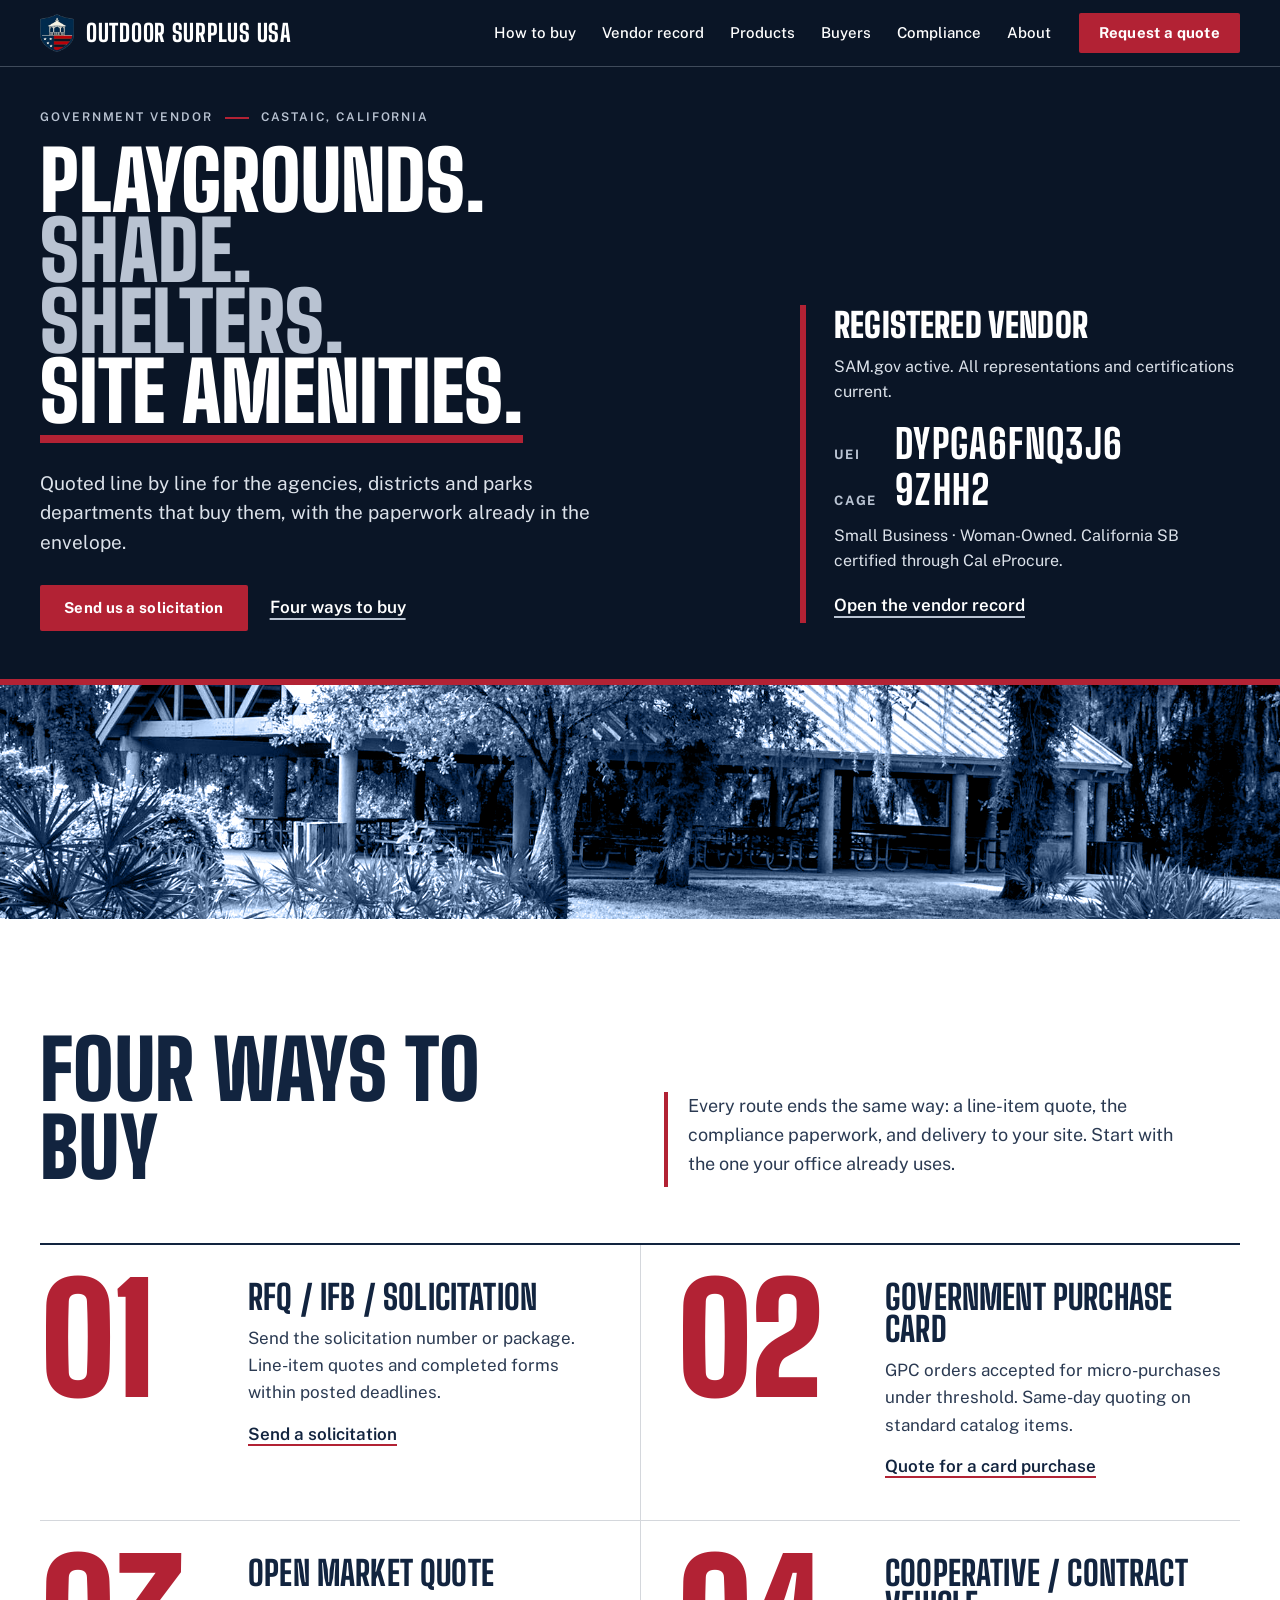
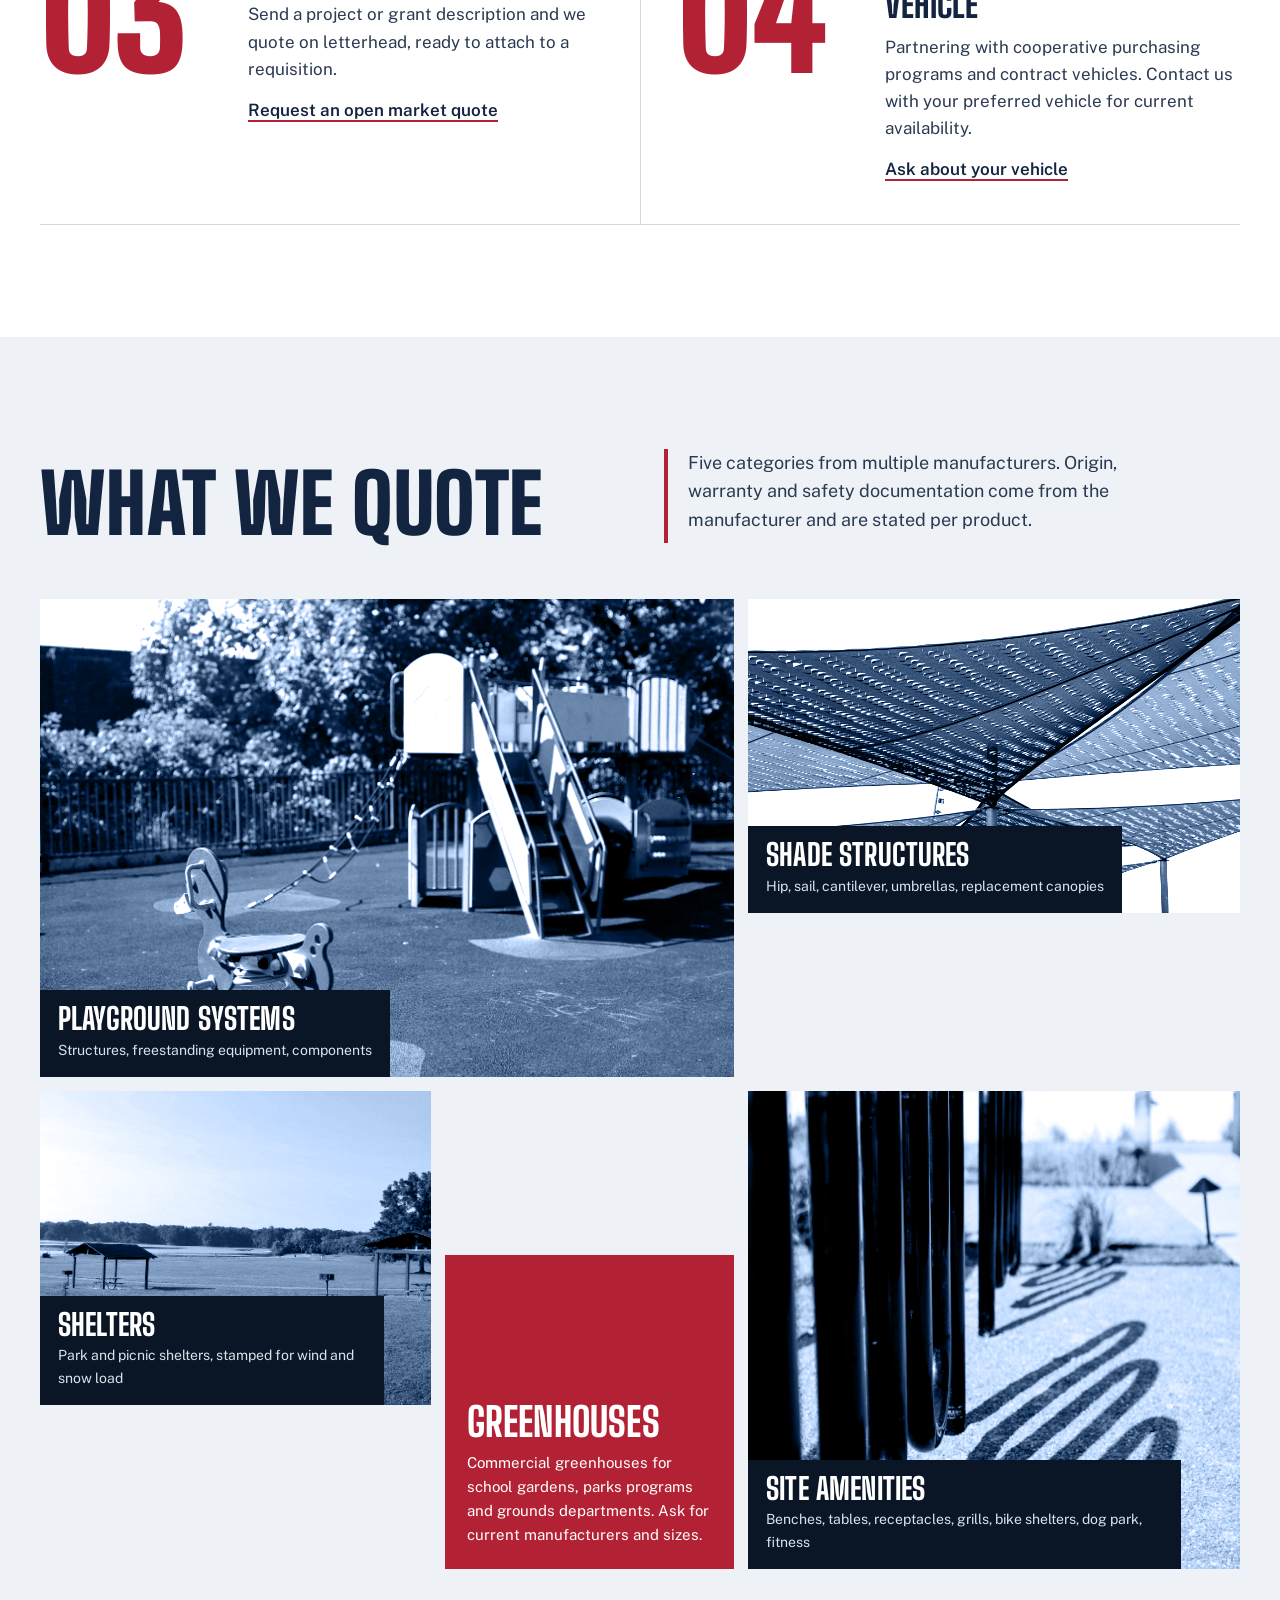
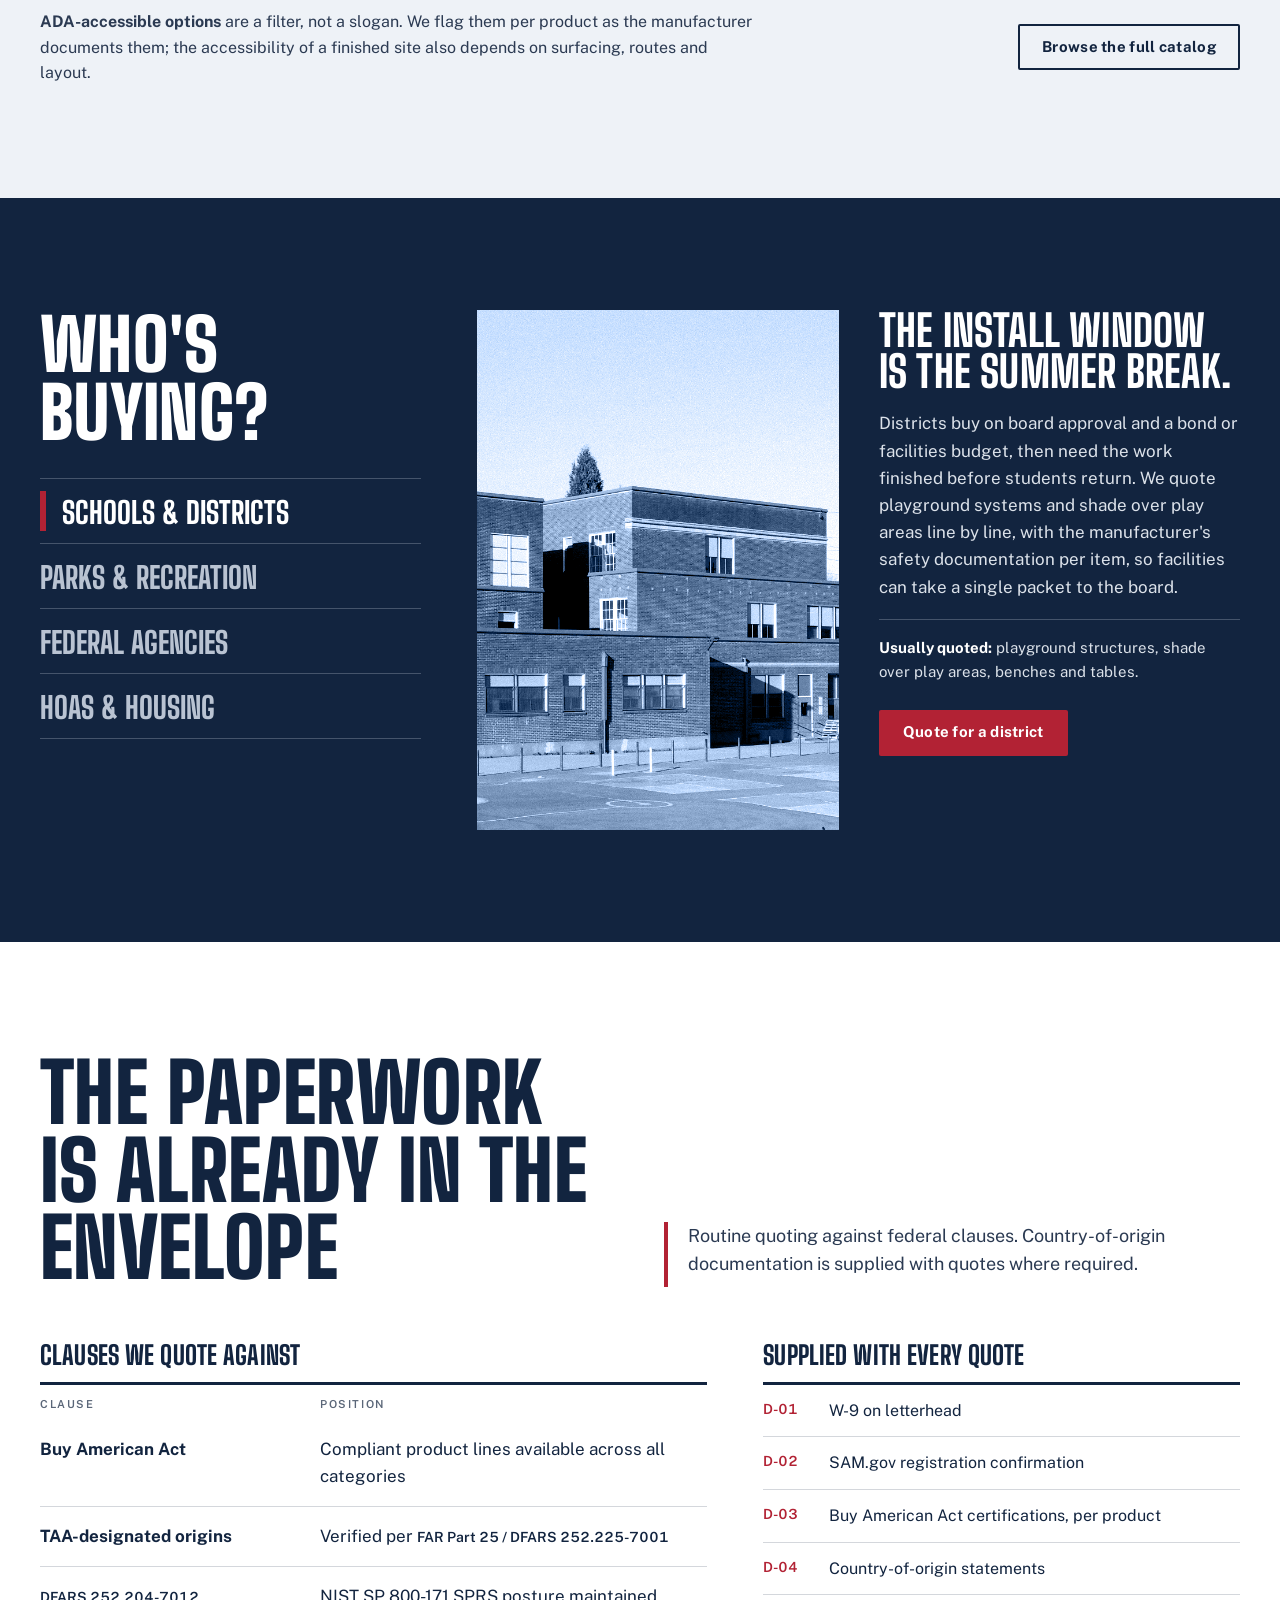
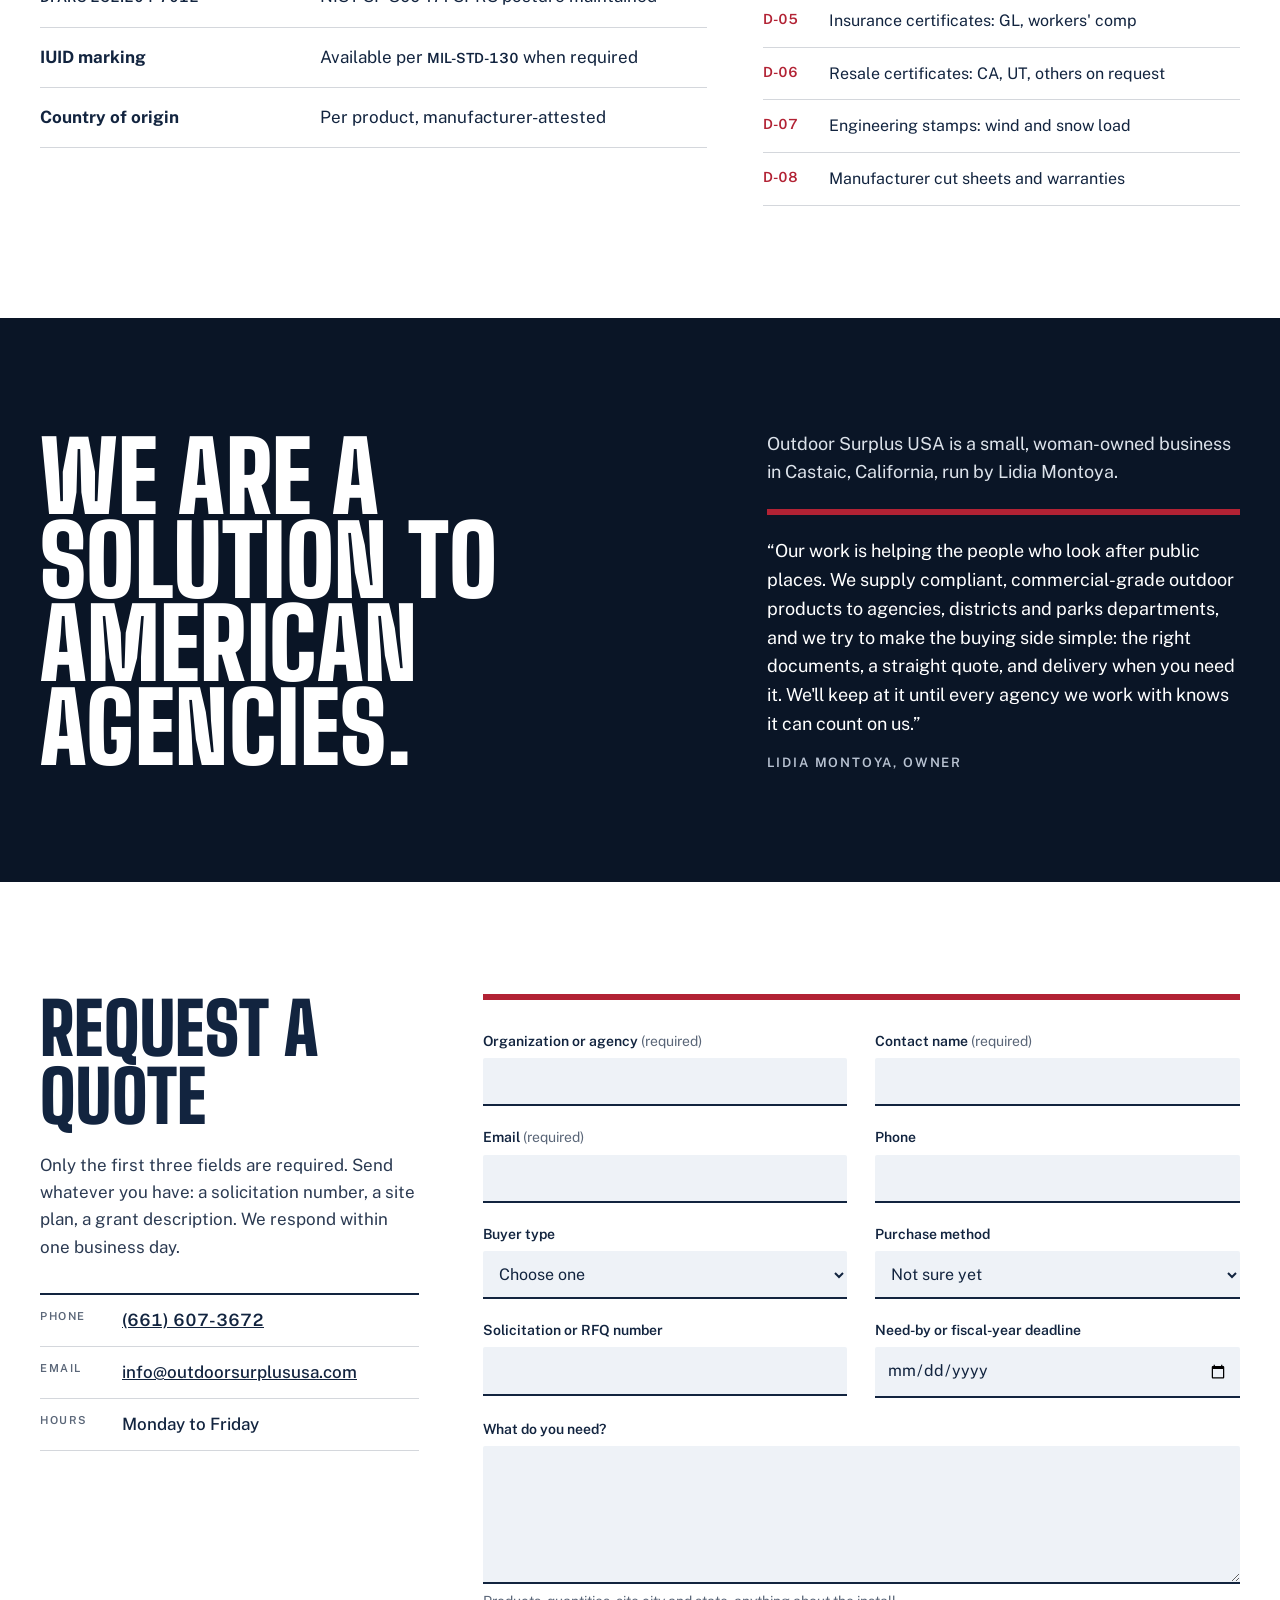
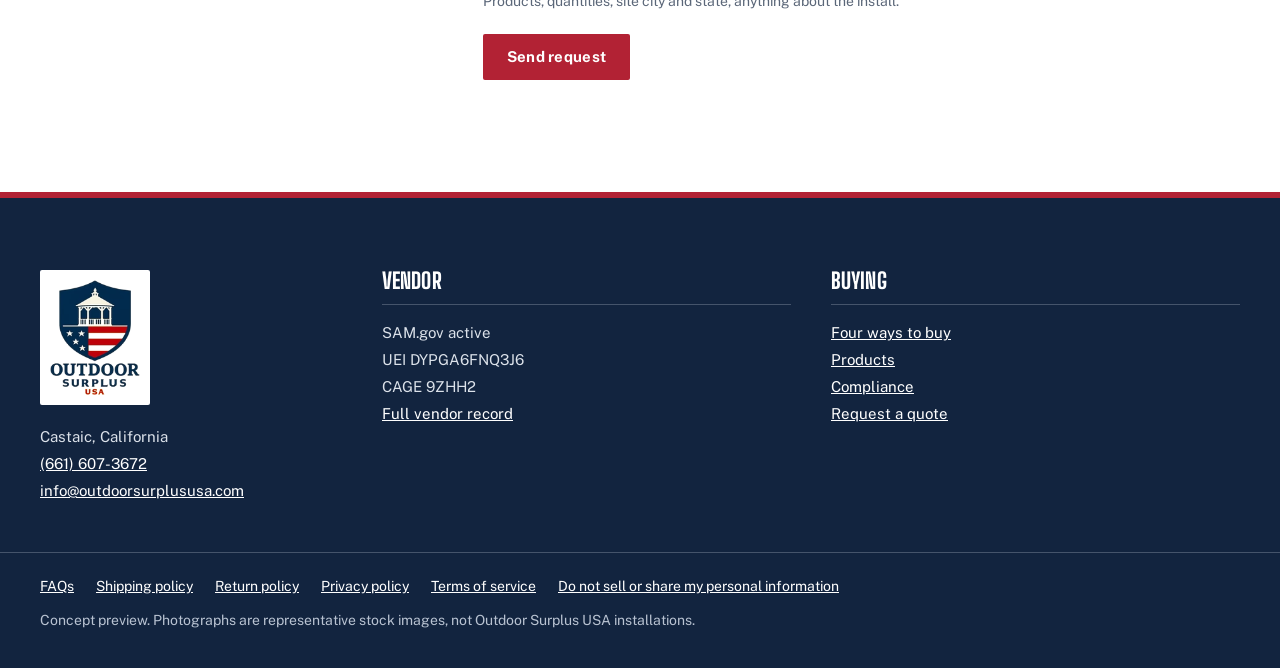
==== commit 5d3adc11: "Move vendor record to its own page; drop monospace font The homepage hero and footer no longer carry" ====
--- a/index.html
+++ b/index.html
@@ -14,7 +14,7 @@
 <link rel="icon" href="assets/logo-shield.png">
 <link rel="preconnect" href="https://fonts.googleapis.com">
 <link rel="preconnect" href="https://fonts.gstatic.com" crossorigin>
-<link href="https://fonts.googleapis.com/css2?family=Big+Shoulders+Display:wght@700;800;900&family=IBM+Plex+Mono:wght@500;600&family=Public+Sans:wght@400;500;600;700&display=swap" rel="stylesheet">
+<link href="https://fonts.googleapis.com/css2?family=Big+Shoulders+Display:wght@700;800;900&family=Public+Sans:wght@400;500;600;700&display=swap" rel="stylesheet">
 <link rel="stylesheet" href="styles.css">
 </head>
 <body>
@@ -30,6 +30,7 @@
     <nav id="site-nav" class="site-nav" aria-label="Primary">
       <ul>
         <li><a href="#buy">How to buy</a></li>
+        <li><a href="vendor.html">Vendor record</a></li>
         <li><a href="#products">Products</a></li>
         <li><a href="#buyers">Buyers</a></li>
         <li><a href="#compliance">Compliance</a></li>
@@ -58,25 +59,16 @@
         </div>
       </div>
 
-      <article class="vendor-card" id="vendor" aria-labelledby="vendor-title">
-        <header class="vc-head">
-          <h2 id="vendor-title">Vendor record</h2>
-          <p class="vc-status"><span class="dot" aria-hidden="true"></span><span>SAM.gov</span> <strong>ACTIVE</strong></p>
-        </header>
-        <dl class="vc-list">
-          <div><dt>UEI</dt><dd class="code code-lg">DYPGA6FNQ3J6</dd></div>
-          <div><dt>CAGE</dt><dd class="code code-lg">9ZHH2</dd></div>
-          <div><dt>Location</dt><dd>Castaic, California</dd></div>
-          <div><dt>Designation</dt><dd>Small Business &middot; <span class="nw">Woman-Owned</span></dd></div>
-          <div><dt>California</dt><dd>SB Certified (Cal eProcure / OSDS)</dd></div>
-          <div><dt>NAICS</dt><dd class="code">337127 &middot; 337215 &middot; 423210<br>444220 &middot; 451110</dd></div>
+      <aside class="hero-reg" aria-labelledby="reg-title">
+        <h2 id="reg-title">Registered vendor</h2>
+        <p>SAM.gov active. All representations and certifications current.</p>
+        <dl>
+          <div><dt>UEI</dt><dd>DYPGA6FNQ3J6</dd></div>
+          <div><dt>CAGE</dt><dd>9ZHH2</dd></div>
         </dl>
-        <div class="vc-actions">
-          <button class="btn btn-navy" type="button" data-copy-vendor aria-describedby="copy-status-1"><span data-copy-label>Copy vendor details</span></button>
-          <a href="https://sam.gov/" rel="noopener">Verify on SAM.gov</a>
-        </div>
-        <p class="vc-foot"><span id="copy-status-1" class="vc-live" aria-live="polite"></span>Record current as of 16 Nov 2026. Copies as plain text for your vendor file.</p>
-      </article>
+        <p>Small Business &middot; Woman-Owned. California SB certified through Cal eProcure.</p>
+        <a class="text-link" href="vendor.html">Open the vendor record</a>
+      </aside>
     </div>
     <figure class="hero-band">
       <span class="duo"><img src="assets/pavilion.jpg" alt="Large open-sided park pavilion with a metal roof and rows of picnic tables beneath mature oak trees" width="1800" height="930"></span>
@@ -357,23 +349,21 @@
       <img src="assets/logo.png" alt="Outdoor Surplus USA" width="120" height="120">
       <p>Castaic, California<br><a href="tel:+16616073672">(661) 607-3672</a><br><a href="mailto:info@outdoorsurplususa.com">info@outdoorsurplususa.com</a></p>
     </div>
-    <article class="vendor-card vendor-card--foot" aria-label="Vendor record">
-      <header class="vc-head">
-        <p class="vc-h">Vendor record</p>
-        <p class="vc-status"><span class="dot" aria-hidden="true"></span><span>SAM.gov</span> <strong>ACTIVE</strong></p>
-      </header>
-      <dl class="vc-list vc-list--row">
-        <div><dt>UEI</dt><dd class="code">DYPGA6FNQ3J6</dd></div>
-        <div><dt>CAGE</dt><dd class="code">9ZHH2</dd></div>
-        <div><dt>Designation</dt><dd>Small Business &middot; <span class="nw">Woman-Owned</span></dd></div>
-        <div><dt>California</dt><dd>SB Certified (Cal eProcure / OSDS)</dd></div>
-        <div><dt>NAICS</dt><dd class="code">337127 &middot; 337215 &middot; 423210 &middot; 444220 &middot; 451110</dd></div>
-      </dl>
-      <div class="vc-actions">
-        <button class="btn btn-white" type="button" data-copy-vendor aria-describedby="copy-status-2"><span data-copy-label>Copy vendor details</span></button>
-        <span id="copy-status-2" class="vc-live" aria-live="polite"></span>
-      </div>
-    </article>
+    <div class="foot-cols">
+      <div>
+        <h2 class="foot-h">Vendor</h2>
+        <p>SAM.gov active<br>UEI DYPGA6FNQ3J6<br>CAGE 9ZHH2<br><a href="vendor.html">Full vendor record</a></p>
+      </div>
+      <div>
+        <h2 class="foot-h">Buying</h2>
+        <ul class="foot-list">
+          <li><a href="#buy">Four ways to buy</a></li>
+          <li><a href="#products">Products</a></li>
+          <li><a href="#compliance">Compliance</a></li>
+          <li><a href="#quote">Request a quote</a></li>
+        </ul>
+      </div>
+    </div>
   </div>
   <div class="wrap foot-links">
     <ul>
--- a/styles.css
+++ b/styles.css
@@ -1,6 +1,6 @@
 /* Outdoor Surplus USA, Variation B: "Docket"
    Big Shoulders Display (civic signage, condensed) for display,
-   Public Sans (USWDS) for reading and UI, IBM Plex Mono for codes.
+   Public Sans (USWDS) for reading and UI, and for reference codes.
    Navy dominates; photographs share one navy duotone so the set grades together. */
 
 :root {
@@ -20,7 +20,7 @@
 
   --display: "Big Shoulders Display", "Arial Narrow", Arial, sans-serif;
   --sans: "Public Sans", "Segoe UI", system-ui, -apple-system, Arial, sans-serif;
-  --mono: "IBM Plex Mono", ui-monospace, Consolas, Menlo, monospace;
+  --mono: var(--sans);
 
   --r: 2px;
   --wrap: 1280px;
@@ -38,12 +38,12 @@
 p { margin: 0; }
 ul, ol { margin: 0; padding: 0; list-style: none; }
 .wrap { max-width: var(--wrap); margin: 0 auto; padding: 0 var(--gut); }
-.code { font-family: var(--mono); font-weight: 600; letter-spacing: .03em; }
+.code { font-weight: 600; font-variant-numeric: tabular-nums; }
 .nw { white-space: nowrap; }
 .sr { position: absolute; width: 1px; height: 1px; overflow: hidden; clip: rect(0 0 0 0); white-space: nowrap; }
 
 :focus-visible { outline: 3px solid var(--red); outline-offset: 3px; }
-.site-header :focus-visible, .hero :focus-visible, .buyers :focus-visible, .about :focus-visible, .site-footer :focus-visible { outline-color: var(--white); }
+.site-header :focus-visible, .hero :focus-visible, .record--navy :focus-visible, .buyers :focus-visible, .about :focus-visible, .site-footer :focus-visible { outline-color: var(--white); }
 
 .skip { position: absolute; left: 12px; top: -60px; z-index: 100; background: var(--white); color: var(--navy); padding: 10px 16px; border-radius: var(--r); }
 .skip:focus { top: 12px; }
@@ -114,27 +114,6 @@
   .hero h1 { font-size: 58px; }
   .lede { font-size: 17px; }
   .hero-band { height: 160px; }
-}
-
-/* ---------- Vendor card ---------- */
-.vendor-card { background: var(--white); color: var(--navy); border: 1px solid var(--hair-strong); border-radius: var(--r); }
-.vc-head { display: flex; align-items: center; justify-content: space-between; gap: 12px; padding: 16px 22px; border-bottom: 3px solid var(--navy); }
-.vc-head h2, .vc-h { font: 700 13px/1 var(--sans); letter-spacing: .16em; text-transform: uppercase; }
-.vc-status { display: flex; align-items: center; gap: 8px; font: 500 14px var(--sans); }
-.vc-status strong { font: 600 13px var(--mono); letter-spacing: .1em; padding: 3px 7px; border: 1px solid var(--navy); }
-.dot { width: 9px; height: 9px; background: var(--steel); display: inline-block; }
-.vc-list { margin: 0; }
-.vc-list > div { display: grid; grid-template-columns: 110px 1fr; gap: 12px; padding: 11px 22px; border-bottom: 1px solid var(--hair); align-items: baseline; }
-.vc-list dt { font: 600 11px/1.2 var(--sans); letter-spacing: .14em; text-transform: uppercase; color: var(--steel); }
-.vc-list dd { margin: 0; font-size: 15px; font-weight: 500; line-height: 1.4; }
-.vc-list dd.code-lg { font-size: 22px; font-weight: 600; }
-.vc-actions { display: flex; align-items: center; flex-wrap: wrap; gap: 16px 20px; padding: 16px 22px 6px; }
-.vc-actions a { font-weight: 600; font-size: 15px; }
-.vc-foot { padding: 4px 22px 16px; font-size: 13px; color: var(--steel); }
-.vc-live:not(:empty) { display: block; color: var(--navy); font-weight: 600; margin-bottom: 4px; }
-@media (max-width: 480px) {
-  .vc-list > div { grid-template-columns: 1fr; gap: 4px; }
-  .vc-actions .btn { width: 100%; }
 }
 
 /* ---------- Section heads ---------- */
@@ -267,7 +246,6 @@
   border: 0; border-bottom: 2px solid var(--navy); border-radius: var(--r) var(--r) 0 0; padding: 12px; min-height: 48px; width: 100%;
 }
 .field textarea { resize: vertical; }
-.field .code-input { font-family: var(--mono); }
 .field input:focus, .field select:focus, .field textarea:focus { outline: 3px solid var(--navy); outline-offset: 0; background: var(--white); }
 .field [aria-invalid="true"] { border-bottom: 3px solid var(--red); }
 .error { margin-top: 6px; font-size: 14px; color: var(--red); font-weight: 600; }
@@ -283,20 +261,10 @@
 .foot-brand img { width: 110px; background: var(--white); padding: 10px; border-radius: var(--r); }
 .foot-brand p { margin-top: 18px; font-size: 15px; line-height: 1.8; color: #DCE2EA; }
 .foot-brand a { color: var(--white); }
-.vendor-card--foot { background: transparent; color: var(--white); border-color: var(--hair-light); }
-.vendor-card--foot .vc-head { border-bottom-color: var(--white); }
-.vendor-card--foot .vc-status strong { border-color: var(--white); }
-.vendor-card--foot .dot { background: var(--cream); }
-.vendor-card--foot .vc-list dt { color: var(--mist); }
-.vc-list--row { display: grid; grid-template-columns: repeat(2, 1fr); }
-.vc-list--row > div { border-color: var(--hair-light); }
-.vc-list--row > div:last-child { grid-column: 1 / -1; }
-.vendor-card--foot .vc-actions { padding-bottom: 18px; }
-.vendor-card--foot .vc-live:not(:empty) { color: var(--white); margin: 0; }
 .foot-links { margin-top: 48px; padding-top: 22px; border-top: 1px solid var(--hair-light); font-size: 14px; color: var(--mist); }
 .foot-links ul { display: flex; flex-wrap: wrap; gap: 8px 22px; margin-bottom: 12px; }
 .foot-links a { color: var(--white); }
-@media (max-width: 860px) { .foot-grid { grid-template-columns: 1fr; gap: 32px; } .vc-list--row { grid-template-columns: 1fr; } }
+@media (max-width: 860px) { .foot-grid { grid-template-columns: 1fr; gap: 32px; } }
 
 /* ---------- Reveal ---------- */
 .can-reveal [data-reveal] { opacity: 0; transform: translateY(20px); transition: opacity .6s ease, transform .6s ease; }
@@ -309,3 +277,52 @@
 .kicker { flex-wrap: wrap; row-gap: 8px; }
 .big-n { width: 1.2em; }
 @media (max-width: 860px) { .paths-grid li { grid-template-columns: 1.2em 1fr; font-size: 96px; } .paths-grid li > div { font-size: 17px; } }
+
+/* ---------- Homepage registration aside ---------- */
+.hero-reg { border-left: 6px solid var(--red); padding: 4px 0 4px 28px; align-self: end; margin-bottom: 8px; }
+.hero-reg h2 { font-size: 34px; font-weight: 900; }
+.hero-reg > p { margin-top: 12px; font-size: 16px; color: #DCE2EA; }
+.hero-reg dl { margin: 18px 0 0; display: grid; grid-template-columns: auto 1fr; gap: 4px 18px; align-items: baseline; }
+.hero-reg dl div { display: contents; }
+.hero-reg dt { font: 700 13px/1 var(--sans); letter-spacing: .14em; text-transform: uppercase; color: var(--mist); }
+.hero-reg dd { margin: 0; font: 800 40px/1.05 var(--display); letter-spacing: .03em; }
+.hero-reg .text-link { display: inline-block; margin-top: 18px; }
+
+/* ---------- Footer columns ---------- */
+.foot-cols { display: grid; grid-template-columns: repeat(2, 1fr); gap: 40px; }
+.foot-h { font: 800 22px/1 var(--display); text-transform: uppercase; padding-bottom: 12px; margin-bottom: 14px; border-bottom: 1px solid var(--hair-light); }
+.foot-cols p, .foot-list { font-size: 15px; line-height: 1.8; color: #DCE2EA; }
+.foot-cols a { color: var(--white); }
+@media (max-width: 560px) { .foot-cols { grid-template-columns: 1fr; } }
+
+/* ---------- Vendor record page ---------- */
+.site-nav ul a[aria-current="page"] { border-bottom-color: var(--red); }
+.page-hero { align-items: end; padding-bottom: 72px; }
+.page-hero-side .lede { margin-top: 0; }
+.copy-status:not(:empty) { margin-top: 14px; font-weight: 600; }
+.record { padding: 104px 0; }
+.record--navy { background: var(--navy); color: var(--white); }
+.record--navy .head-split p { color: #DCE2EA; }
+.record--ice { background: var(--ice); }
+.record-table { width: 100%; border-collapse: collapse; border-top: 2px solid currentColor; }
+.record-table th, .record-table td { text-align: left; vertical-align: baseline; padding: 20px 20px 20px 0; border-bottom: 1px solid var(--hair); font-size: 19px; }
+.record--navy .record-table th, .record--navy .record-table td { border-bottom-color: var(--hair-light); }
+.record-table tbody th { width: 32%; font: 700 15px/1.3 var(--sans); letter-spacing: .12em; text-transform: uppercase; color: var(--steel); }
+.record--navy .record-table tbody th { color: var(--mist); }
+.record-table td { font-weight: 500; }
+.row-id td { font: 900 clamp(48px, 6vw, 84px)/.9 var(--display); letter-spacing: .03em; }
+.state { display: inline-flex; align-items: center; gap: 10px; font: 900 34px/1 var(--display); text-transform: uppercase; letter-spacing: .04em; }
+.dot { width: 12px; height: 12px; background: var(--steel); display: inline-block; }
+.naics-table thead th { font: 600 11px/1 var(--sans); letter-spacing: .14em; text-transform: uppercase; color: var(--steel); padding: 14px 0 10px; border-bottom: 1px solid var(--hair); }
+.naics-table tbody th { font: 900 44px/1 var(--display); letter-spacing: .02em; color: var(--red); text-transform: none; }
+.docs--wide { display: grid; grid-template-columns: 1fr 1fr; column-gap: 56px; border-top: 2px solid var(--navy); }
+.compliance .head-split a { font-weight: 600; }
+@media (max-width: 760px) {
+  .record { padding: 64px 0; }
+  .record-table tbody th, .record-table td { display: block; width: auto; padding: 0; border: 0; }
+  .record-table tr { display: block; padding: 16px 0; border-bottom: 1px solid var(--hair); }
+  .record--navy .record-table tr { border-bottom-color: var(--hair-light); }
+  .record-table tbody th { margin-bottom: 6px; }
+  .naics-table thead { display: none; }
+  .docs--wide { grid-template-columns: 1fr; }
+}
